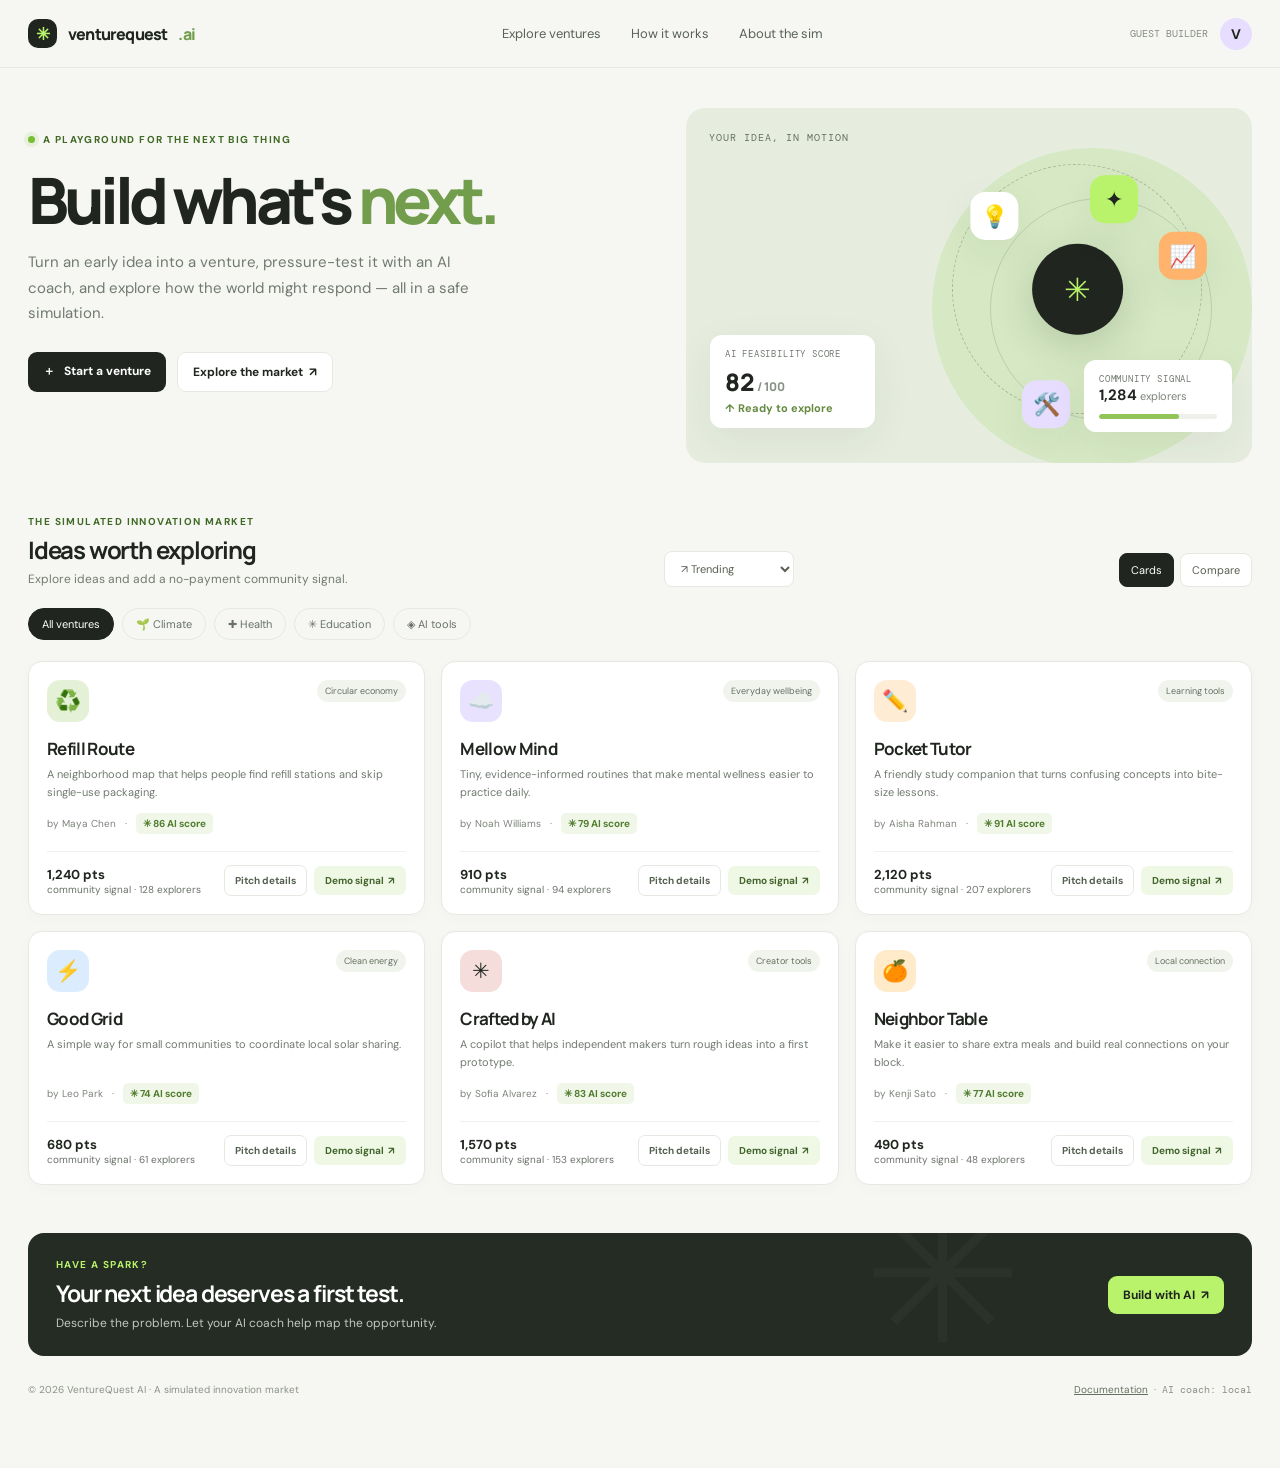
==== index.html @ c2b29180 "Restore async PayPal configuration loader" ====
<!doctype html>
<html lang="en">
<head>
  <meta charset="utf-8"><meta name="viewport" content="width=device-width,initial-scale=1">
  <meta name="theme-color" content="#f6f7f3"><meta name="description" content="Build a startup, test assumptions, and explore a simulated innovation market with VentureQuest AI.">
  <title>VentureQuest AI — Build what's next</title>
  <link rel="preconnect" href="https://fonts.googleapis.com"><link rel="preconnect" href="https://fonts.gstatic.com" crossorigin>
  <link href="https://fonts.googleapis.com/css2?family=DM+Mono:wght@400;500&family=DM+Sans:wght@400;500;600;700&family=Manrope:wght@400;500;600;700;800&display=swap" rel="stylesheet">
  <style>
    :root{--ink:#20261f;--muted:#717a70;--line:#e5e9e1;--paper:#f6f7f3;--white:#fff;--green:#b8f36b;--green-dark:#3f6924;--lilac:#e7ddff;--orange:#ffb36c;--blue:#dcecff;--shadow:0 12px 40px #1a2c1610}
    *{box-sizing:border-box}body{margin:0;background:var(--paper);color:var(--ink);font-family:'DM Sans',sans-serif;font-size:14px}button,input,textarea,select{font:inherit}button{cursor:pointer}.mono{font-family:'DM Mono',monospace}.serif{font-family:'Manrope',sans-serif;letter-spacing:-.06em}a{color:inherit}
    .topbar{height:68px;border-bottom:1px solid var(--line);display:flex;align-items:center;justify-content:space-between;padding:0 max(calc((100vw - 1280px)/2),28px);background:#f6f7f3eb;position:sticky;top:0;z-index:5;backdrop-filter:blur(12px)}.brand{display:flex;gap:11px;align-items:center;font-family:Manrope,sans-serif;font-weight:800;font-size:16px;letter-spacing:-.05em}.brand-icon{width:29px;height:29px;border-radius:10px;background:var(--ink);color:var(--green);display:grid;place-items:center;font-size:17px}.nav{display:flex;align-items:center;gap:30px;color:#596158;font-size:13px}.nav a{text-decoration:none}.nav a:hover{color:var(--ink)}.nav-right{display:flex;gap:12px;align-items:center}.avatar{width:32px;height:32px;border-radius:50%;background:var(--lilac);display:grid;place-items:center;font-weight:700}.btn{border:0;background:var(--ink);color:white;border-radius:9px;padding:11px 15px;font-size:12px;font-weight:700;transition:.15s}.btn:hover{transform:translateY(-1px);box-shadow:0 6px 16px #20261f22}.btn.light{background:white;color:var(--ink);border:1px solid var(--line)}.btn.lime{background:var(--green);color:var(--ink)}.btn.small{padding:9px 12px}.page{max-width:1280px;margin:auto;padding:40px 28px 72px}.hero{display:grid;grid-template-columns:1.05fr .95fr;gap:32px;align-items:stretch;margin-bottom:52px}.hero-copy{padding:25px 0}.eyebrow{font-size:10px;text-transform:uppercase;letter-spacing:.14em;font-weight:700;color:var(--green-dark);display:flex;align-items:center;gap:8px}.dot{height:7px;width:7px;background:#78bd34;border-radius:50%;box-shadow:0 0 0 4px #78bd3420}.hero h1{font:800 clamp(42px,5vw,66px)/1.02 Manrope,sans-serif;letter-spacing:-.075em;margin:21px 0 18px;max-width:600px}.hero h1 span{color:#729d4c}.hero-copy>p{max-width:450px;line-height:1.7;color:var(--muted);font-size:15px;margin:0 0 25px}.hero-actions{display:flex;gap:11px}.hero-visual{min-height:355px;border-radius:19px;background:#e6eddf;position:relative;overflow:hidden;padding:23px}.hero-visual:before{content:'';position:absolute;width:320px;height:320px;border-radius:50%;background:#d6e9c4;right:0;top:40px}.hero-visual:after{content:'';position:absolute;width:220px;height:220px;border-radius:50%;border:1px solid #bdcdb1;right:40px;top:90px}.visual-label{position:relative;z-index:2;font-size:10px;color:#64725d;text-transform:uppercase;letter-spacing:.1em}.orbit{position:absolute;z-index:2;width:250px;height:250px;border:1px dashed #aaba9d;border-radius:50%;top:56px;right:50px;display:grid;place-items:center;transform:rotate(-18deg)}.orbit-core{transform:rotate(18deg);height:91px;width:91px;border-radius:50%;background:var(--ink);color:var(--green);display:grid;place-items:center;font-size:32px;box-shadow:0 10px 40px #20321b30}.orbit-node{position:absolute;width:48px;height:48px;border-radius:15px;display:grid;place-items:center;font-size:22px;box-shadow:var(--shadow);transform:rotate(18deg)}.n1{background:#fff;top:5px;left:44px}.n2{background:var(--orange);right:-11px;top:101px}.n3{background:var(--lilac);bottom:0;left:35px}.n4{background:var(--green);top:26px;right:37px}.floating-card{position:absolute;z-index:3;background:#fff;border-radius:12px;box-shadow:var(--shadow);padding:13px 15px;font-size:11px}.float-a{left:24px;bottom:35px;width:165px}.float-b{right:20px;bottom:31px;width:148px}.float-title{color:var(--muted);font-size:9px;text-transform:uppercase;letter-spacing:.09em}.float-score{font:800 24px Manrope;margin:5px 0 3px}.float-a strong{color:#63893e}.float-b b{font-size:15px}.progress{height:5px;background:#edf0eb;border-radius:4px;margin-top:9px;overflow:hidden}.progress i{display:block;height:100%;background:#92c458;border-radius:4px}.section-heading{display:flex;justify-content:space-between;align-items:flex-end;margin-bottom:17px}.section-heading h2{font:700 24px Manrope;letter-spacing:-.05em;margin:5px 0 0}.section-heading p{font-size:12px;color:var(--muted);margin:5px 0 0}.sort{border:1px solid var(--line);background:white;border-radius:8px;padding:9px 12px;font-size:11px;color:#586052}.filters{display:flex;gap:8px;margin:21px 0}.chip{border:1px solid var(--line);background:transparent;border-radius:99px;padding:8px 13px;font-size:11px;color:#697168}.chip.active{background:var(--ink);color:white;border-color:var(--ink)}.market-grid{display:grid;grid-template-columns:repeat(3,1fr);gap:16px}.card{background:white;border:1px solid var(--line);border-radius:14px;padding:18px;min-height:254px;display:flex;flex-direction:column;box-shadow:0 4px 18px #1a2c1605;transition:.18s}.card:hover{transform:translateY(-3px);box-shadow:var(--shadow)}.card-top{display:flex;justify-content:space-between;align-items:flex-start}.project-icon{height:42px;width:42px;border-radius:13px;display:grid;place-items:center;font-size:21px}.tag{border-radius:99px;padding:5px 8px;background:#f1f4ed;font-size:9px;color:#66705f}.card h3{font:700 17px Manrope;letter-spacing:-.04em;margin:15px 0 6px}.card-desc{color:var(--muted);font-size:11px;line-height:1.6;margin:0;min-height:35px}.card-meta{display:flex;gap:9px;align-items:center;color:#7c847a;font-size:10px;margin:12px 0}.score-pill{background:#f0f7e9;color:#517d2f;padding:4px 7px;border-radius:5px;font-weight:700}.card-bottom{margin-top:auto;border-top:1px solid #f0f1ee;padding-top:13px;display:flex;justify-content:space-between;align-items:center}.raised{font-size:10px;color:#697168}.raised b{font-size:13px;color:var(--ink)}.fund-btn{padding:8px 11px;border:0;border-radius:7px;background:#eff7e5;color:#42652c;font-size:10px;font-weight:700}.fund-btn:hover{background:var(--green)}.founder-banner{margin-top:48px;border-radius:16px;background:#242c24;color:white;padding:25px 28px;display:flex;justify-content:space-between;align-items:center;gap:20px;position:relative;overflow:hidden}.founder-banner:after{content:'✳';position:absolute;right:230px;top:-50px;font-size:190px;line-height:1;color:#ffffff08}.founder-banner h2{font:700 23px Manrope;letter-spacing:-.05em;margin:6px 0}.founder-banner p{color:#c1c9bd;font-size:12px;margin:0}.founder-banner .eyebrow{color:var(--green)}footer{padding:27px 0 0;display:flex;justify-content:space-between;color:#8a9188;font-size:10px}footer a{color:#66705f}
    .modal-backdrop{position:fixed;z-index:20;inset:0;background:#141b17a6;display:none;align-items:center;justify-content:center;padding:20px}.modal-backdrop.open{display:flex}.modal{width:min(590px,100%);max-height:90vh;overflow:auto;background:#fff;border-radius:17px;padding:25px;box-shadow:0 24px 100px #0b140c50}.modal-head{display:flex;justify-content:space-between;gap:20px;align-items:flex-start}.modal h2{font:700 23px Manrope;letter-spacing:-.05em;margin:5px 0}.close{border:0;background:#f1f3ef;border-radius:50%;height:30px;width:30px;font-size:17px}.modal-intro{color:var(--muted);line-height:1.6;font-size:12px;margin:7px 0 17px}.form-grid{display:grid;grid-template-columns:1fr 1fr;gap:13px}.field{display:flex;flex-direction:column;gap:6px}.field.full{grid-column:1/-1}.field label{font-size:10px;font-weight:700;color:#51594f}.field input,.field textarea,.field select{border:1px solid var(--line);border-radius:8px;padding:10px 11px;outline:none;background:white}.field input:focus,.field textarea:focus{border-color:#9bc76c;box-shadow:0 0 0 3px #b8f36b35}.field textarea{min-height:70px;resize:vertical}.form-actions{display:flex;gap:9px;margin-top:17px}.result{margin-top:16px;padding:15px;border-radius:11px;background:#f5f8f1;display:none}.result.show{display:block}.result-score{font:800 30px Manrope;letter-spacing:-.06em}.result p{font-size:12px;line-height:1.6}.result-cols{display:grid;grid-template-columns:1fr 1fr;gap:12px}.result h4{font-size:10px;text-transform:uppercase;letter-spacing:.09em;margin:10px 0 4px}.result ul{margin:5px 0;padding-left:17px;color:#60685e;font-size:11px;line-height:1.7}.paypal-area{min-height:45px;margin-top:12px}.toast{position:fixed;z-index:40;bottom:22px;left:50%;transform:translate(-50%,20px);background:var(--ink);color:white;padding:12px 17px;border-radius:9px;font-size:12px;opacity:0;pointer-events:none;transition:.2s;box-shadow:var(--shadow)}.toast.show{opacity:1;transform:translate(-50%,0)}.status-note{font-size:10px;color:#7a8378;margin-top:9px;line-height:1.5}.demo-badge{font-size:9px;background:#fff4dc;color:#8d641f;padding:5px 8px;border-radius:99px}
    @media(max-width:850px){.hero{grid-template-columns:1fr}.hero-copy{padding:8px 0}.hero-visual{min-height:320px}.market-grid{grid-template-columns:repeat(2,1fr)}.nav{gap:15px}}@media(max-width:570px){.topbar{height:60px;padding:0 16px}.nav{display:none}.page{padding:27px 16px 50px}.hero{gap:20px;margin-bottom:38px}.hero h1{font-size:43px}.hero-visual{min-height:280px;padding:16px}.orbit{right:calc(50% - 125px);top:27px;transform:scale(.84) rotate(-18deg)}.float-a{left:12px;bottom:17px}.float-b{right:12px;bottom:17px}.market-grid{grid-template-columns:1fr}.card{min-height:230px}.section-heading{align-items:flex-start;gap:10px}.section-heading h2{font-size:21px}.sort{margin-top:8px}.founder-banner{padding:22px;align-items:flex-start;flex-direction:column}.founder-banner:after{right:20px}.founder-banner .btn{position:relative;z-index:1}.form-grid{grid-template-columns:1fr}.field.full{grid-column:auto}.modal{padding:20px}.result-cols{grid-template-columns:1fr}footer{gap:10px;flex-wrap:wrap}}
  </style>
  <style>
    .market-view-switch{display:flex;gap:6px;margin-left:8px}
    .market-view-switch button{border:1px solid var(--line);background:#fff;border-radius:8px;padding:9px 11px;font-size:11px;color:#586052}
    .market-view-switch button.active{background:var(--ink);border-color:var(--ink);color:#fff}
    .market-table{height:430px;background:#fff;border:1px solid var(--line);border-radius:12px;overflow:hidden;margin-top:16px}
    .market-table[hidden],.market-grid[hidden]{display:none!important}
    @media(max-width:570px){.section-heading{flex-wrap:wrap}.market-view-switch{margin-left:0}}
  </style>
  <style>.card-actions{display:flex;gap:7px;align-items:center}.pitch-btn{padding:8px 10px;border:1px solid var(--line);border-radius:7px;background:white;color:#53604f;font-size:10px;font-weight:700}.pitch-btn:hover{background:#f4f7f0;border-color:#ccd7c4}.pitch-grid{display:grid;grid-template-columns:1fr 1fr;gap:12px;margin-top:16px}.pitch-panel{background:#f7f8f5;border:1px solid #edf0e9;border-radius:10px;padding:13px}.pitch-panel h4{font-size:9px;text-transform:uppercase;letter-spacing:.1em;color:#687264;margin:0 0 7px}.pitch-panel p{font-size:12px;line-height:1.65;color:#424a40;margin:0}.pitch-panel ul{margin:0;padding-left:16px;color:#596254;font-size:11px;line-height:1.7}.pitch-verdict{background:#f1f7e9;border-radius:9px;padding:12px;color:#45543c;font-size:12px;line-height:1.6;margin-top:13px}@media(max-width:570px){.pitch-grid{grid-template-columns:1fr}}</style>
  <style>.simulation-launch{display:flex;justify-content:space-between;align-items:center;gap:12px;margin-top:18px;padding:14px;border:1px solid var(--line);border-radius:11px;background:#fbfcf9}.simulation-launch strong{display:block;font:700 13px Manrope;margin-top:4px}.simulation-launch p{font-size:10px;line-height:1.5;color:var(--muted);margin:4px 0 0}.sim-btn{flex:none;border:0;border-radius:8px;padding:10px 12px;background:var(--ink);color:white;font-size:10px;font-weight:700}.simulation-results{display:grid;grid-template-columns:repeat(3,1fr);gap:9px;margin-top:10px}.scenario-card{background:#f7f8f5;border:1px solid #edf0e9;border-radius:10px;padding:12px}.scenario-card h4{font:700 12px Manrope;margin:0 0 4px}.scenario-card p{font-size:10px;line-height:1.45;color:#687264;margin:0 0 9px}.scenario-score{display:flex;justify-content:space-between;font-size:9px;color:#5e6859;margin-top:7px}.scenario-score b{color:var(--ink);font-size:11px}.scenario-bar{height:4px;border-radius:5px;background:#e6eae1;overflow:hidden;margin-top:4px}.scenario-bar i{display:block;height:100%;background:#94bd67}.simulation-disclaimer{font-size:9px;color:#838b80;margin:9px 2px 0;line-height:1.5}@media(max-width:570px){.simulation-launch{align-items:flex-start;flex-direction:column}.simulation-results{grid-template-columns:1fr}}</style>
  <style>.experiment-log{margin-top:17px;padding:14px;border:1px solid var(--line);border-radius:11px;background:#fff}.experiment-log h3{font:700 13px Manrope;margin:0 0 7px}.experiment-item{display:flex;justify-content:space-between;gap:12px;padding:9px 0;border-top:1px solid #eef0ec;font-size:11px;line-height:1.5}.experiment-item strong{display:block}.experiment-item span{color:#778073;font-size:9px}.experiment-btn{width:100%;margin-top:10px;border:1px solid #dce6d2;background:#f4f8ef;color:#4f6d39;border-radius:7px;padding:8px;font-size:9px;font-weight:700}.experiment-btn:hover{background:#eaf4dd}.experiment-btn:disabled{opacity:.7;cursor:default}</style>
</head>
<body>
  <header class="topbar"><a class="brand" href="#top" style="text-decoration:none"><span class="brand-icon">✳</span>venturequest<span style="color:#729d4c">.ai</span></a><nav class="nav"><a href="#market">Explore ventures</a><a href="#how">How it works</a><a href="#safety">About the sim</a></nav><div class="nav-right"><span class="mono" style="font-size:10px;color:#858c82">GUEST BUILDER</span><div class="avatar">V</div></div></header>
  <main class="page" id="top">
    <section class="hero"><div class="hero-copy"><div class="eyebrow"><i class="dot"></i> A playground for the next big thing</div><h1>Build what's <span>next.</span></h1><p>Turn an early idea into a venture, pressure-test it with an AI coach, and explore how the world might respond — all in a safe simulation.</p><div class="hero-actions"><button class="btn" id="open-builder">＋ &nbsp; Start a venture</button><a href="#market"><button class="btn light">Explore the market&nbsp; ↗</button></a></div></div><div class="hero-visual"><div class="visual-label mono">Your idea, in motion</div><div class="orbit"><div class="orbit-core">✳</div><div class="orbit-node n1">💡</div><div class="orbit-node n2">📈</div><div class="orbit-node n3">🛠️</div><div class="orbit-node n4">✦</div></div><div class="floating-card float-a"><div class="float-title mono">AI feasibility score</div><div class="float-score">82<span style="font-size:12px;color:#899287"> / 100</span></div><strong>↑ Ready to explore</strong></div><div class="floating-card float-b"><div class="float-title mono">Community signal</div><b>1,284</b><span style="color:#7b8378"> explorers</span><div class="progress"><i style="width:68%"></i></div></div></div></section>
    <section id="market"><div class="section-heading"><div><div class="eyebrow">The simulated innovation market</div><h2>Ideas worth exploring</h2><p>Explore ideas and add a no-payment community signal.</p></div><select class="sort" id="sort"><option value="trending">↗ Trending</option><option value="score">Highest AI score</option><option value="new">Recently added</option></select></div><div class="filters"><button class="chip active" data-filter="All">All ventures</button><button class="chip" data-filter="Climate">🌱 Climate</button><button class="chip" data-filter="Health">✚ Health</button><button class="chip" data-filter="Education">✳ Education</button><button class="chip" data-filter="AI Tools">◈ AI tools</button></div><div class="market-grid" id="market-grid"></div></section>
    <section class="founder-banner" id="how"><div><div class="eyebrow">Have a spark?</div><h2>Your next idea deserves a first test.</h2><p>Describe the problem. Let your AI coach help map the opportunity.</p></div><button class="btn lime" id="open-builder2">Build with AI&nbsp; ↗</button></section>
    <footer id="safety"><span>© 2026 VentureQuest AI · A simulated innovation market</span><span><a href="README.md">Documentation</a> &nbsp;·&nbsp; <span class="mono" id="ai-mode">AI coach: connecting…</span></span></footer>
  </main>
  <div class="modal-backdrop" id="builder-modal"><div class="modal"><div class="modal-head"><div><div class="eyebrow">AI CO-FOUNDER · IDEA LAB</div><h2>Shape your venture</h2></div><button class="close" data-close="builder-modal">×</button></div><p class="modal-intro">Give your idea a starting shape. Your coach will help surface strengths, risks, and a useful next experiment.</p><form id="venture-form"><div class="form-grid"><div class="field full"><label for="name">Venture name</label><input id="name" name="name" placeholder="e.g. Refill Route" required></div><div class="field full"><label for="problem">What problem are you solving?</label><textarea id="problem" name="problem" placeholder="Describe the challenge people face…" required></textarea></div><div class="field"><label for="audience">Who has this problem?</label><input id="audience" name="audience" placeholder="e.g. apartment residents"></div><div class="field"><label for="category">Category</label><select id="category" name="category"><option>Climate</option><option>Health</option><option>Education</option><option>AI Tools</option><option>Community</option></select></div><div class="field full"><label for="solution">Your solution idea</label><textarea id="solution" name="solution" placeholder="How might your product help?" required></textarea></div><div class="field full"><label for="model">How could it sustain itself?</label><input id="model" name="model" placeholder="e.g. monthly subscription, pay per use"></div></div><div class="form-actions"><button class="btn" type="submit" id="evaluate-btn">✳ &nbsp; Coach my idea</button><button class="btn light" type="button" data-close="builder-modal">Keep exploring</button></div></form><div class="result" id="evaluation-result"></div></div></div>
  <div class="modal-backdrop" id="pitch-modal"><div class="modal"><div class="modal-head"><div><div class="eyebrow">SIMULATED VENTURE PITCH</div><h2 id="pitch-title">Venture pitch</h2><div class="card-meta" id="pitch-meta"></div></div><button class="close" data-close="pitch-modal">×</button></div><div id="pitch-content"></div><div class="simulation-launch"><div><div class="eyebrow">GAME SCENARIO · 90 DAYS</div><strong>What might happen in this market?</strong><p>Compare three fictional conditions. Scores are simulated signals, not forecasts.</p></div><button class="sim-btn" id="run-simulation">Run simulation</button></div><div class="simulation-results" id="simulation-results"></div><div class="simulation-disclaimer" id="simulation-disclaimer"></div><div class="form-actions"><button class="btn lime" id="pitch-support">Add a demo signal ↗</button></div><p class="status-note">AI analysis is a simulation prompt, not investment advice or a forecast.</p></div></div>
  <div class="modal-backdrop" id="fund-modal"><div class="modal"><div class="modal-head"><div><div class="eyebrow">COMMUNITY SIGNAL · NO PAYMENT</div><h2 id="fund-title">Explore this venture</h2></div><button class="close" data-close="fund-modal">×</button></div><p class="modal-intro">Add a simulated signal to show interest in this experiment. No money moves, and this does not grant equity or promise returns.</p><div class="field"><label for="fund-amount" id="fund-amount-label">Simulated signal (points)</label><select id="fund-amount"><option value="1">1 point</option><option value="3">3 points</option><option value="5">5 points</option><option value="10">10 points</option></select></div><div class="paypal-area" id="paypal-buttons"></div><div class="status-note" id="paypal-note">No-payment demo mode. Choose signal points to record simulated interest.</div></div></div>
  <div class="toast" id="toast"></div>
  <script>
    const starterProjects=[
      {id:'p1',name:'Refill Route',category:'Climate',icon:'♻️',color:'#e4f1d7',tag:'Circular economy',description:'A neighborhood map that helps people find refill stations and skip single-use packaging.',score:86,raised:1240,goal:2500,backers:128,days:12,founder:'Maya Chen'},
      {id:'p2',name:'Mellow Mind',category:'Health',icon:'☁️',color:'#e9e2ff',tag:'Everyday wellbeing',description:'Tiny, evidence-informed routines that make mental wellness easier to practice daily.',score:79,raised:910,goal:1800,backers:94,days:8,founder:'Noah Williams'},
      {id:'p3',name:'Pocket Tutor',category:'Education',icon:'✏️',color:'#ffecd5',tag:'Learning tools',description:'A friendly study companion that turns confusing concepts into bite-size lessons.',score:91,raised:2120,goal:3000,backers:207,days:19,founder:'Aisha Rahman'},
      {id:'p4',name:'Good Grid',category:'Climate',icon:'⚡',color:'#dcecff',tag:'Clean energy',description:'A simple way for small communities to coordinate local solar sharing.',score:74,raised:680,goal:1500,backers:61,days:6,founder:'Leo Park'},
      {id:'p5',name:'Crafted by AI',category:'AI Tools',icon:'✳',color:'#f4dddb',tag:'Creator tools',description:'A copilot that helps independent makers turn rough ideas into a first prototype.',score:83,raised:1570,goal:2400,backers:153,days:15,founder:'Sofia Alvarez'},
      {id:'p6',name:'Neighbor Table',category:'Community',icon:'🍊',color:'#ffebc9',tag:'Local connection',description:'Make it easier to share extra meals and build real connections on your block.',score:77,raised:490,goal:1200,backers:48,days:4,founder:'Kenji Sato'}
    ];
    const storageKey='venturequest-projects-v1'; let paypalV6Instance=null,marketView='cards',marketGridApi=null,agGridLoading=null; let projects=JSON.parse(localStorage.getItem(storageKey)||'null')||starterProjects; let activeFilter='All', selectedProject=null, config={};
    const save=()=>localStorage.setItem(storageKey,JSON.stringify(projects)); const esc=s=>String(s).replace(/[&<>"']/g,c=>({'&':'&amp;','<':'&lt;','>':'&gt;','"':'&quot;',"'":'&#39;'}[c]));
    function render(){let list=projects.filter(p=>activeFilter==='All'||p.category===activeFilter); const sort=document.querySelector('#sort').value;if(sort==='score')list.sort((a,b)=>b.score-a.score);if(sort==='new')list.reverse();document.querySelector('#market-grid').innerHTML=list.map(p=>`<article class="card"><div class="card-top"><div class="project-icon" style="background:${p.color||'#e9efdf'}">${esc(p.icon||'✳')}</div><span class="tag">${esc(p.tag||p.category)}</span></div><h3>${esc(p.name)}</h3><p class="card-desc">${esc(p.description)}</p><div class="card-meta"><span>by ${esc(p.founder||'Community builder')}</span><span>·</span><span class="score-pill">✳ ${Number(p.score)||0} AI score</span></div><div class="card-bottom"><div class="raised"><b>${Number(p.raised).toLocaleString()} pts</b><br><span>community signal · ${p.backers||0} explorers</span></div><div class="card-actions"><button class="pitch-btn" data-pitch="${esc(p.id)}">Pitch details</button><button class="fund-btn" data-fund="${esc(p.id)}">Demo signal&nbsp; ↗</button></div></div></article>`).join('')||'<p>No ventures in this category yet.</p>';document.querySelectorAll('[data-fund]').forEach(b=>b.onclick=()=>openFund(b.dataset.fund));document.querySelectorAll('[data-pitch]').forEach(b=>b.onclick=()=>openPitch(b.dataset.pitch));}
    function openPitch(id){const p=projects.find(item=>item.id===id);if(!p)return;selectedProject=p;document.querySelector('#pitch-title').textContent=p.name;document.querySelector('#pitch-meta').innerHTML='<span>'+esc(p.category||'Community')+'</span><span>·</span><span class="score-pill">✳ '+(Number(p.score)||0)+' simulated AI score</span><span>·</span><span>by '+esc(p.founder||'Community builder')+'</span>';const review=p.aiReview||{verdict:'This is an early market concept. Validate demand with real users before building.',strengths:['The idea gives the community a clear starting point.'],risks:['Customer need and willingness to adopt still need validation.','Market response in this simulator is illustrative.'],nextSteps:['Interview five people in the target audience.','Test one small prototype before expanding.']};const list=(items)=>'<ul>'+items.map(x=>'<li>'+esc(x)+'</li>').join('')+'</ul>';document.querySelector('#pitch-content').innerHTML='<div class="pitch-verdict">'+esc(review.verdict||'Early concept for exploration.')+'</div><div class="pitch-grid"><section class="pitch-panel"><h4>AI venture draft</h4><p><b>Value proposition:</b> '+esc(p.valueProposition||'Draft a clear benefit for a specific user.')+'</p><p><b>One-line pitch:</b> '+esc(p.pitch||'Shape a short pitch around the user, problem, and solution.')+'</p></section><section class="pitch-panel"><h4>First experiment to try</h4><p>'+esc(p.firstExperiment||'Interview five target users and test the riskiest assumption.')+'</p></section><section class="pitch-panel"><h4>The problem</h4><p>'+esc(p.problem||p.description||'Problem statement is still being developed.')+'</p></section><section class="pitch-panel"><h4>Who has it?</h4><p>'+esc(p.audience||'Target audience is still being explored.')+'</p></section><section class="pitch-panel"><h4>Proposed solution</h4><p>'+esc(p.solution||p.description||'Solution is still being developed.')+'</p></section><section class="pitch-panel"><h4>Sustainability model</h4><p>'+esc(p.businessModel||p.model||'Business model is still being explored.')+'</p></section><section class="pitch-panel"><h4>Strengths</h4>'+list(review.strengths||[])+'</section><section class="pitch-panel"><h4>Risks to test</h4>'+list(review.risks||[])+'</section><section class="pitch-panel"><h4>Suggested next steps</h4>'+list(review.nextSteps||[])+'</section></div>';document.querySelector('#simulation-results').innerHTML='';document.querySelector('#simulation-disclaimer').textContent='';document.querySelector('#run-simulation').onclick=()=>runMarketSimulation(p);open('pitch-modal');document.querySelector('#pitch-support').onclick=()=>{close('pitch-modal');openFund(id)}}
    function runMarketSimulation(p){const score=Math.max(0,Math.min(100,Number(p.score)||50));const community=Math.min(18,Math.round(Number(p.backers||0)*0.08));const base=Math.max(10,Math.min(92,Math.round(16+score*0.55+community)));const scenarios=[{title:'Tailwind',shift:12,event:'A community partner helps more people discover the idea.',move:'Prepare onboarding and support for a larger first wave.'},{title:'Steady market',shift:0,event:'Discovery grows gradually with no major market shock.',move:'Run a small user test and improve the first-use experience.'},{title:'Competitor pressure',shift:-17,event:'A better-known alternative competes for attention.',move:'Test what makes this solution meaningfully different.'}];const clamp=n=>Math.max(5,Math.min(95,n));document.querySelector('#simulation-results').innerHTML=scenarios.map(s=>{const interest=clamp(base+s.shift);const repeat=clamp(Math.round(interest*0.64+(p.audience?8:0)+(p.businessModel||p.model?7:0)+(s.shift<0?-8:0)));return '<article class="scenario-card"><h4>'+s.title+'</h4><p>'+s.event+'</p><div class="scenario-score"><span>Interest index</span><b>'+interest+'/100</b></div><div class="scenario-bar"><i style="width:'+interest+'%"></i></div><div class="scenario-score"><span>Repeat-use signal</span><b>'+repeat+'/100</b></div><div class="scenario-bar"><i style="width:'+repeat+'%"></i></div><p style="margin:9px 0 0"><b>Try:</b> '+s.move+'</p></article>'}).join('');document.querySelector('#simulation-disclaimer').textContent='Illustrative game math using the project score and profile completeness only. No user, sales, economic, or live market data is used.'}
    function toast(msg){const t=document.querySelector('#toast');t.textContent=msg;t.classList.add('show');setTimeout(()=>t.classList.remove('show'),3000)}
    function open(id){document.getElementById(id).classList.add('open')}function close(id){document.getElementById(id).classList.remove('open')}
    document.querySelectorAll('[data-close]').forEach(b=>b.onclick=()=>close(b.dataset.close));document.querySelectorAll('.modal-backdrop').forEach(b=>b.addEventListener('click',e=>{if(e.target===b)b.classList.remove('open')}));
    document.querySelector('#open-builder').onclick=()=>open('builder-modal');document.querySelector('#open-builder2').onclick=()=>open('builder-modal');document.querySelector('#sort').onchange=render;document.querySelectorAll('.chip').forEach(b=>b.onclick=()=>{document.querySelectorAll('.chip').forEach(c=>c.classList.remove('active'));b.classList.add('active');activeFilter=b.dataset.filter;render()});
    function configureFundMode(){const label=document.querySelector('#fund-amount-label'),select=document.querySelector('#fund-amount');if(config.paypalClientId){label.textContent='Sandbox amount (USD)';select.innerHTML='<option value="1">$1.00</option><option value="3">$3.00</option><option value="5">$5.00</option><option value="10">$10.00</option>'}else{label.textContent='Simulated signal (points)';select.innerHTML='<option value="1">1 point</option><option value="3">3 points</option><option value="5">5 points</option><option value="10">10 points</option>'}}
    async function loadPayPal(){try{config=await fetch('/api/config').then(r=>r.json());configureFundMode();document.querySelector('#ai-mode').textContent='AI coach: '+config.aiMode;if(config.paypalClientId){const s=document.createElement('script');s.src='https://www.sandbox.paypal.com/web-sdk/v6/core';s.onload=()=>{document.querySelector('#paypal-note').textContent='PayPal Sandbox is ready. Sign in with a Sandbox buyer account to complete checkout.';initializePayPalV6()};s.onerror=()=>document.querySelector('#paypal-note').textContent='Could not load PayPal. Check your connection, then restart the app.';document.head.appendChild(s)}else document.querySelector('#paypal-note').innerHTML='No-payment demo mode: <button class="fund-btn" id="demo-signal">Record simulated signal</button>. No money is charged.'}catch{document.querySelector('#ai-mode').textContent='AI coach: local';document.querySelector('#paypal-note').innerHTML='Server is offline. Run <code>node server.js</code>, or use local idea coaching.'}}
    let paypalV6Session=null;
    async function initializePayPalV6(){try{paypalV6Instance=await window.paypal.createInstance({clientId:config.paypalClientId,components:['paypal-payments'],pageType:'checkout'});const eligible=await paypalV6Instance.findEligibleMethods({currencyCode:'USD'});if(!eligible.isEligible('paypal'))document.querySelector('#paypal-note').textContent='PayPal is not eligible in this browser or Sandbox account.'}catch(error){document.querySelector('#paypal-note').textContent=error.message||'Could not initialize PayPal Sandbox checkout.'}}
    async function openFund(id){selectedProject=projects.find(p=>p.id===id);if(!selectedProject)return;document.querySelector('#fund-title').textContent='Explore '+selectedProject.name;const area=document.querySelector('#paypal-buttons');area.innerHTML='';open('fund-modal');document.querySelector('#demo-signal')?.addEventListener('click',()=>{applySignal(selectedProject.id,Number(document.querySelector('#fund-amount').value));close('fund-modal')},{once:true});if(!config.paypalClientId)return;try{if(!paypalV6Instance)throw new Error('PayPal Sandbox is still loading. Close and reopen this panel in a moment.');const eligible=await paypalV6Instance.findEligibleMethods({currencyCode:'USD'});if(!eligible.isEligible('paypal'))throw new Error('PayPal is not available for this Sandbox account.');const button=document.createElement('paypal-button');button.setAttribute('hidden','');area.append(button);paypalV6Session=paypalV6Instance.createPayPalOneTimePaymentSession({onApprove:async data=>{try{const response=await fetch('/api/paypal/capture',{method:'POST',headers:{'content-type':'application/json'},body:JSON.stringify({orderId:data.orderId})});const result=await response.json();if(!response.ok)throw new Error(result.error||'PayPal capture failed.');if(result.status==='COMPLETED'){close('fund-modal');toast('Sandbox checkout complete; syncing the market signal.')}}catch(error){document.querySelector('#paypal-note').textContent=error.message||'Payment capture failed.'}},onCancel:()=>{document.querySelector('#paypal-note').textContent='Checkout cancelled. You can try again.'},onError:error=>{document.querySelector('#paypal-note').textContent=error.message||'Checkout could not be completed.'}});button.removeAttribute('hidden');button.addEventListener('click',async()=>{try{const createOrder=async()=>{const response=await fetch('/api/paypal/order',{method:'POST',headers:{'content-type':'application/json'},body:JSON.stringify({projectId:selectedProject.id,amount:document.querySelector('#fund-amount').value})});const data=await response.json();if(!response.ok)throw new Error(data.error||'Could not create Sandbox order.');return {orderId:data.id}};await paypalV6Session.start({presentationMode:'auto'},createOrder())}catch(error){document.querySelector('#paypal-note').textContent=error.message||'Checkout could not be completed.'}})}catch(error){area.innerHTML='';document.querySelector('#paypal-note').textContent=error.message||'PayPal Sandbox checkout is unavailable.'}}
    function applySignal(id,amount){projects=projects.map(p=>p.id===id?{...p,raised:Number(p.raised)+amount,backers:Number(p.backers||0)+1}:p);save();render();toast('Demo community signal recorded. No money was charged.')}
    document.querySelector('#venture-form').onsubmit=async e=>{e.preventDefault();const btn=document.querySelector('#evaluate-btn');btn.disabled=true;btn.textContent='Thinking…';const fd=new FormData(e.target),p=Object.fromEntries(fd.entries());try{const r=await fetch('/api/evaluate',{method:'POST',headers:{'content-type':'application/json'},body:JSON.stringify(p)});const a=await r.json();const box=document.querySelector('#evaluation-result');box.innerHTML=`<div style="display:flex;justify-content:space-between;align-items:center"><div><div class="float-title mono">${esc(a.source||'AI coach')} · FEASIBILITY</div><div class="result-score">${Number(a.score)}<span style="font:500 12px 'DM Sans';color:#899287"> / 100</span></div></div><span class="demo-badge">SIMULATED SCORE</span></div><p>${esc(a.verdict)}</p><section style="margin:14px 0;padding:13px;border:1px solid #e5e9e1;border-radius:10px;background:#fff"><h4 style="margin:0 0 8px">AI venture draft</h4><p><b>Value proposition:</b> ${esc(a.valueProposition||"")}<br><b>Target user:</b> ${esc(a.targetUser||"")}<br><b>Business model hypothesis:</b> ${esc(a.businessModelDraft||"")}<br><b>One-line pitch:</b> ${esc(a.pitch||"")}<br><b>First experiment:</b> ${esc(a.firstExperiment||"")}</p></section><div class="result-cols"><div><h4>Strengths</h4><ul>${(a.strengths||[]).map(x=>`<li>${esc(x)}</li>`).join('')}</ul><h4>Next steps</h4><ul>${(a.nextSteps||[]).map(x=>`<li>${esc(x)}</li>`).join('')}</ul></div><div><h4>Risks to test</h4><ul>${(a.risks||[]).map(x=>`<li>${esc(x)}</li>`).join('')}</ul></div></div><button class="btn small lime" id="publish-idea">Add to simulated market</button>`;box.classList.add('show');document.querySelector('#publish-idea').onclick=()=>{const item={id:'user-'+Date.now(),name:p.name,category:p.category,icon:'✳',color:'#e7ddff',tag:'New experiment',description:p.solution,problem:p.problem,audience:p.audience,solution:p.solution,businessModel:a.businessModelDraft||p.model,valueProposition:a.valueProposition,targetUser:a.targetUser,pitch:a.pitch,firstExperiment:a.firstExperiment,aiReview:{verdict:a.verdict,strengths:a.strengths,risks:a.risks,nextSteps:a.nextSteps},score:Number(a.score),raised:0,goal:1000,backers:0,days:30,founder:'You'};projects.unshift(item);save();render();close('builder-modal');e.target.reset();box.classList.remove('show');toast('Your venture is now in the simulated market.');document.querySelector('#market').scrollIntoView({behavior:'smooth'})}}catch(err){toast(err.message||'Could not evaluate this idea.')}finally{btn.disabled=false;btn.textContent='✳  Coach my idea'}};
    const coachForm=document.querySelector('#venture-form'),coachButton=document.querySelector('#evaluate-btn'),coachResult=document.querySelector('#evaluation-result');
    const coachStatus=document.createElement('p');coachStatus.className='status-note';coachStatus.setAttribute('aria-live','polite');coachStatus.textContent='Fill in the venture name, problem, and solution. The first local AI review may take a few seconds.';coachForm.after(coachStatus);
    coachForm.addEventListener('invalid',()=>{coachStatus.textContent='Please fill in the venture name, problem, and solution before requesting a review.';},true);
    coachForm.addEventListener('submit',()=>{coachStatus.dataset.pending='true';coachStatus.textContent='Ollama is reviewing your idea on this computer. The first response can take a little longer; keep this window open.';});
    new MutationObserver(()=>{if(coachStatus.dataset.pending==='true'&&!coachButton.disabled){coachStatus.dataset.pending='false';coachStatus.textContent=coachResult.classList.contains('show')?'Review complete. See your score and suggestions below.':'No review came back. Check that VentureQuest is running, then try again.';}}).observe(coachButton,{attributes:true,childList:true,characterData:true});
    const renderCardMarket=render;
    function renderMarketGrid(list){const table=document.querySelector('#market-table');if(!window.agGrid){table.innerHTML='<div class="status-note" style="padding:18px">Loading AG Grid Community…</div>';return}const rows=list.map(p=>({id:p.id,name:p.name,category:p.category||'Community',founder:p.founder||'Community builder',score:Number(p.score)||0,raised:Number(p.raised)||0,backers:Number(p.backers)||0,days:Number(p.days)||0}));const columnDefs=[{field:'name',headerName:'Venture',minWidth:170},{field:'category',headerName:'Category',minWidth:120},{field:'founder',headerName:'Builder',minWidth:140},{field:'score',headerName:'AI score',filter:'agNumberColumnFilter',minWidth:105},{field:'raised',headerName:'Community signal',filter:'agNumberColumnFilter',valueFormatter:p=>Number(p.value||0).toLocaleString()+' pts',minWidth:145},{field:'backers',headerName:'Explorers',filter:'agNumberColumnFilter',minWidth:110},{field:'days',headerName:'Days left',filter:'agNumberColumnFilter',minWidth:100},{headerName:'Explore',sortable:false,filter:false,minWidth:150,cellRenderer:p=>{const wrap=document.createElement('div');wrap.style.display='flex';wrap.style.gap='6px';const pitch=document.createElement('button');pitch.className='pitch-btn';pitch.textContent='Pitch';pitch.onclick=()=>openPitch(p.data.id);const support=document.createElement('button');support.className='fund-btn';support.textContent='Support';support.onclick=()=>openFund(p.data.id);wrap.append(pitch,support);return wrap}}];if(!marketGridApi)marketGridApi=window.agGrid.createGrid(table,{rowData:rows,columnDefs,defaultColDef:{sortable:true,filter:true,resizable:true,flex:1},animateRows:true});else marketGridApi.setGridOption('rowData',rows)}
    async function ensureAGGrid(){if(window.agGrid)return true;if(agGridLoading)return agGridLoading;agGridLoading=new Promise(resolve=>{const script=document.createElement('script');script.src='https://cdn.jsdelivr.net/npm/ag-grid-community@36.2.0/dist/ag-grid-community.min.js';script.onload=()=>{const loaded=Boolean(window.agGrid);if(!loaded)agGridLoading=null;resolve(loaded)};script.onerror=()=>{agGridLoading=null;resolve(false)};document.head.append(script)});return agGridLoading}
    render=function(){const cards=document.querySelector('#market-grid'),table=document.querySelector('#market-table');if(marketView==='cards'){table.hidden=true;cards.hidden=false;renderCardMarket();return}cards.hidden=true;table.hidden=false;const list=projects.filter(p=>activeFilter==='All'||p.category===activeFilter);const sort=document.querySelector('#sort').value;if(sort==='score')list.sort((a,b)=>b.score-a.score);if(sort==='new')list.reverse();renderMarketGrid(list)};
    document.querySelector('#sort').onchange=()=>render();
    function setupMarketViews(){const sort=document.querySelector('#sort'),switcher=document.createElement('div');switcher.className='market-view-switch';switcher.innerHTML='<button type="button" class="active" id="cards-view" aria-pressed="true">Cards</button><button type="button" id="table-view" aria-pressed="false">Compare</button>';sort.after(switcher);const table=document.createElement('div');table.className='market-table';table.id='market-table';table.hidden=true;table.setAttribute('aria-label','Comparable venture market table');document.querySelector('#market-grid').after(table);document.querySelector('#cards-view').onclick=()=>{marketView='cards';document.querySelector('#cards-view').classList.add('active');document.querySelector('#table-view').classList.remove('active');document.querySelector('#cards-view').setAttribute('aria-pressed','true');document.querySelector('#table-view').setAttribute('aria-pressed','false');render()};document.querySelector('#table-view').onclick=async()=>{marketView='table';document.querySelector('#cards-view').classList.remove('active');document.querySelector('#table-view').classList.add('active');document.querySelector('#cards-view').setAttribute('aria-pressed','false');document.querySelector('#table-view').setAttribute('aria-pressed','true');if(!await ensureAGGrid()){marketView='cards';document.querySelector('#cards-view').click();toast('AG Grid could not load. Check your connection; showing venture cards.');return}render()}}
    setupMarketViews();render();loadPayPal();
  </script>
  <script>
    (()=>{
      function ensureLog(){let box=document.querySelector('#experiment-log');if(!box){box=document.createElement('section');box.id='experiment-log';box.className='experiment-log';document.querySelector('#simulation-results').after(box)}return box}
      function renderLog(project){const box=ensureLog(),items=project.experiments||[];box.innerHTML='<h3>My experiment plans</h3>'+(items.length?items.slice(0,5).map(item=>'<div class="experiment-item"><div><strong>'+esc(item.scenario)+' · '+esc(item.move)+'</strong><span>Interest '+Number(item.interest||0)+'/100 · Repeat-use '+Number(item.repeat||0)+'/100</span></div><span>'+new Date(item.createdAt).toLocaleDateString()+'</span></div>').join(''):'<span style="font-size:10px;color:#778073">Choose “Save this experiment plan” on a scenario to keep a next step here.</span>')}
      document.addEventListener('click',event=>{
        if(event.target.closest('[data-pitch]'))setTimeout(()=>{if(typeof selectedProject!=='undefined'&&selectedProject)renderLog(selectedProject)},0);
        if(event.target.closest('#run-simulation'))setTimeout(()=>{
          if(typeof selectedProject==='undefined'||!selectedProject)return;
          const project=projects.find(item=>item.id===selectedProject.id);if(!project)return;
          renderLog(project);
          document.querySelectorAll('.scenario-card').forEach(card=>{
            const title=card.querySelector('h4')?.textContent||'Market scenario';
            const move=(card.querySelector('p:last-of-type')?.textContent||'').replace(/^Try:\s*/,'');
            const scores=card.querySelectorAll('.scenario-score b');
            const interest=Number((scores[0]?.textContent||'0').split('/')[0]);
            const repeat=Number((scores[1]?.textContent||'0').split('/')[0]);
            const button=document.createElement('button');button.className='experiment-btn';button.textContent='Save this experiment plan';
            const already=(project.experiments||[]).some(item=>item.scenario===title);
            if(already){button.disabled=true;button.textContent='Plan saved ✓'}
            button.onclick=()=>{project.experiments=project.experiments||[];if(!project.experiments.some(item=>item.scenario===title))project.experiments.unshift({scenario:title,move,interest,repeat,createdAt:new Date().toISOString()});save();renderLog(project);button.disabled=true;button.textContent='Plan saved ✓';toast('Experiment plan saved in this browser.')};
            card.append(button);
          });
        },0);
      });
    })();
  </script>
  <script src="payments.js"></script>
</body>
</html>
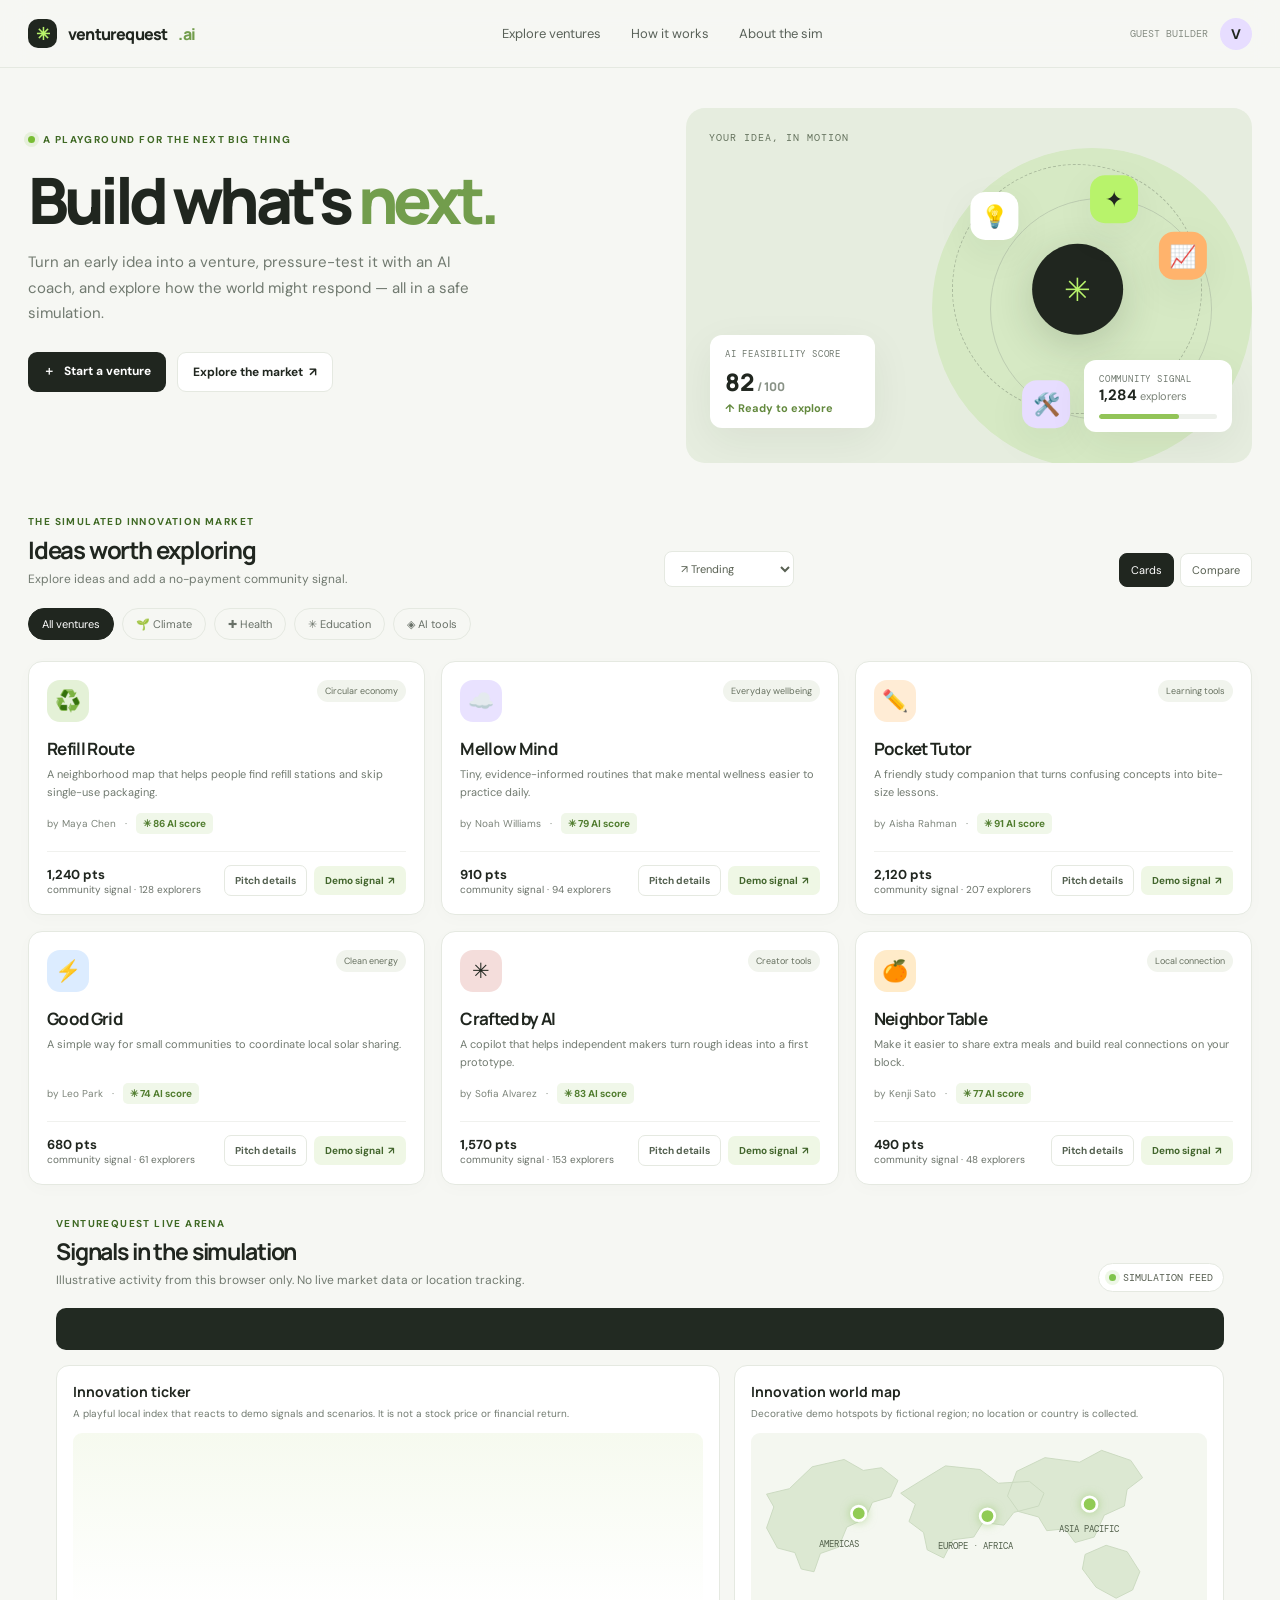
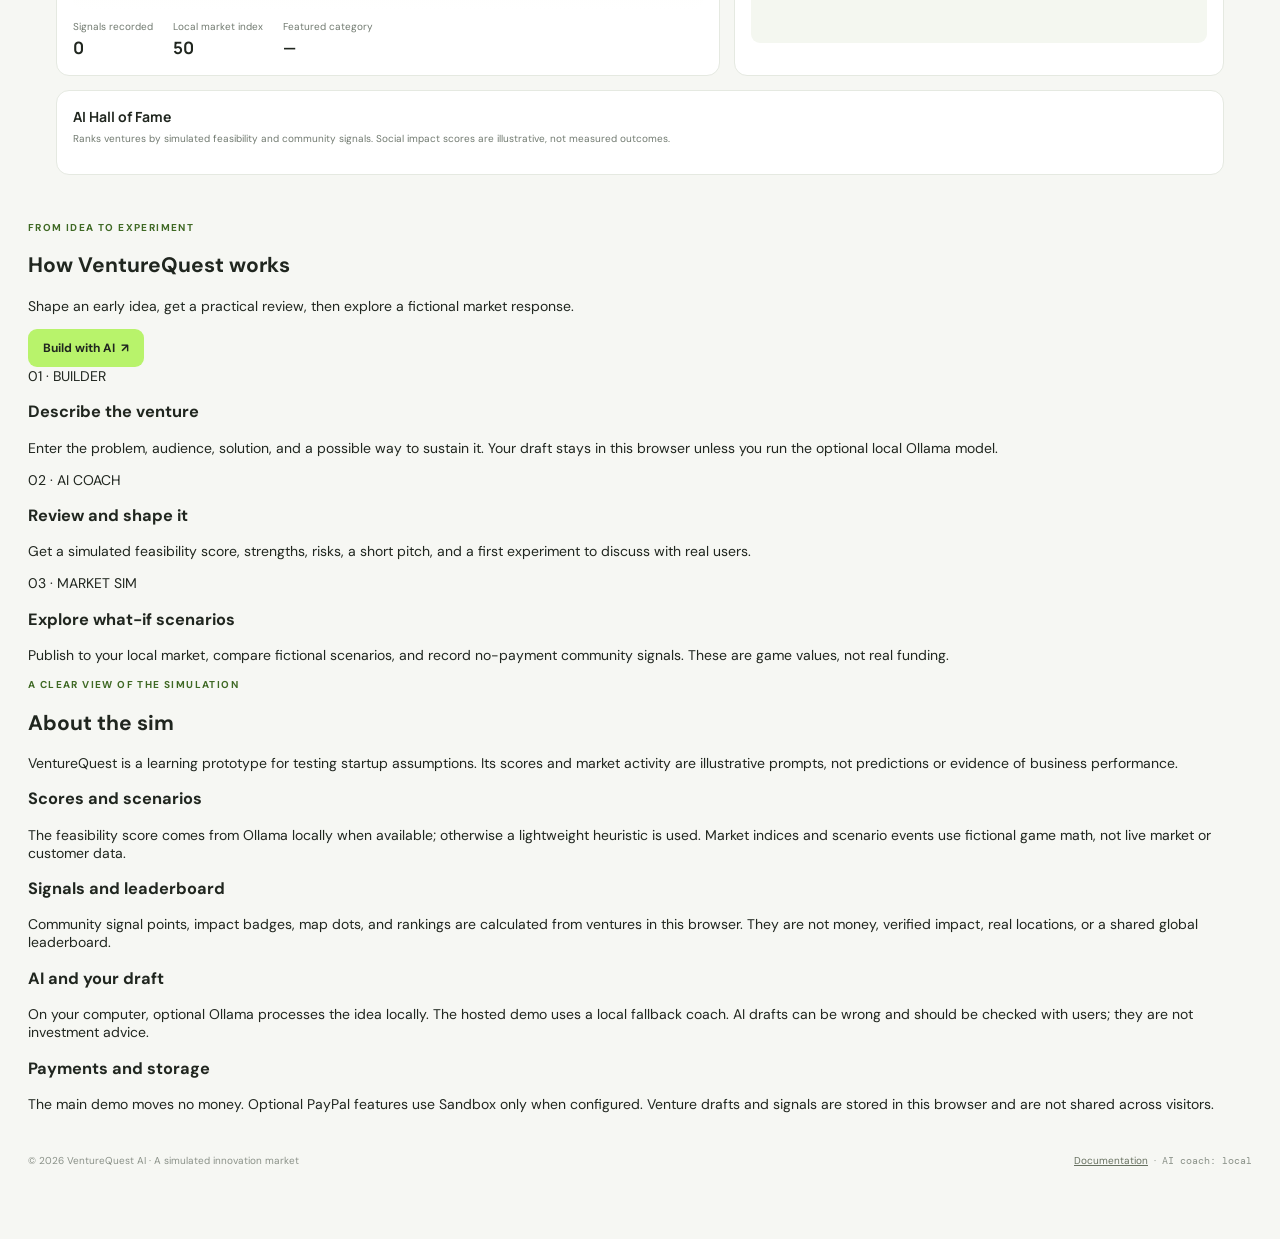
==== commit 73073263: "Add How it works and About the simulation sections" ====
--- a/index.html
+++ b/index.html
@@ -24,14 +24,15 @@
   <style>.card-actions{display:flex;gap:7px;align-items:center}.pitch-btn{padding:8px 10px;border:1px solid var(--line);border-radius:7px;background:white;color:#53604f;font-size:10px;font-weight:700}.pitch-btn:hover{background:#f4f7f0;border-color:#ccd7c4}.pitch-grid{display:grid;grid-template-columns:1fr 1fr;gap:12px;margin-top:16px}.pitch-panel{background:#f7f8f5;border:1px solid #edf0e9;border-radius:10px;padding:13px}.pitch-panel h4{font-size:9px;text-transform:uppercase;letter-spacing:.1em;color:#687264;margin:0 0 7px}.pitch-panel p{font-size:12px;line-height:1.65;color:#424a40;margin:0}.pitch-panel ul{margin:0;padding-left:16px;color:#596254;font-size:11px;line-height:1.7}.pitch-verdict{background:#f1f7e9;border-radius:9px;padding:12px;color:#45543c;font-size:12px;line-height:1.6;margin-top:13px}@media(max-width:570px){.pitch-grid{grid-template-columns:1fr}}</style>
   <style>.simulation-launch{display:flex;justify-content:space-between;align-items:center;gap:12px;margin-top:18px;padding:14px;border:1px solid var(--line);border-radius:11px;background:#fbfcf9}.simulation-launch strong{display:block;font:700 13px Manrope;margin-top:4px}.simulation-launch p{font-size:10px;line-height:1.5;color:var(--muted);margin:4px 0 0}.sim-btn{flex:none;border:0;border-radius:8px;padding:10px 12px;background:var(--ink);color:white;font-size:10px;font-weight:700}.simulation-results{display:grid;grid-template-columns:repeat(3,1fr);gap:9px;margin-top:10px}.scenario-card{background:#f7f8f5;border:1px solid #edf0e9;border-radius:10px;padding:12px}.scenario-card h4{font:700 12px Manrope;margin:0 0 4px}.scenario-card p{font-size:10px;line-height:1.45;color:#687264;margin:0 0 9px}.scenario-score{display:flex;justify-content:space-between;font-size:9px;color:#5e6859;margin-top:7px}.scenario-score b{color:var(--ink);font-size:11px}.scenario-bar{height:4px;border-radius:5px;background:#e6eae1;overflow:hidden;margin-top:4px}.scenario-bar i{display:block;height:100%;background:#94bd67}.simulation-disclaimer{font-size:9px;color:#838b80;margin:9px 2px 0;line-height:1.5}@media(max-width:570px){.simulation-launch{align-items:flex-start;flex-direction:column}.simulation-results{grid-template-columns:1fr}}</style>
   <style>.experiment-log{margin-top:17px;padding:14px;border:1px solid var(--line);border-radius:11px;background:#fff}.experiment-log h3{font:700 13px Manrope;margin:0 0 7px}.experiment-item{display:flex;justify-content:space-between;gap:12px;padding:9px 0;border-top:1px solid #eef0ec;font-size:11px;line-height:1.5}.experiment-item strong{display:block}.experiment-item span{color:#778073;font-size:9px}.experiment-btn{width:100%;margin-top:10px;border:1px solid #dce6d2;background:#f4f8ef;color:#4f6d39;border-radius:7px;padding:8px;font-size:9px;font-weight:700}.experiment-btn:hover{background:#eaf4dd}.experiment-btn:disabled{opacity:.7;cursor:default}</style>
+  <link rel="stylesheet" href="/arena.css">
 </head>
 <body>
   <header class="topbar"><a class="brand" href="#top" style="text-decoration:none"><span class="brand-icon">✳</span>venturequest<span style="color:#729d4c">.ai</span></a><nav class="nav"><a href="#market">Explore ventures</a><a href="#how">How it works</a><a href="#safety">About the sim</a></nav><div class="nav-right"><span class="mono" style="font-size:10px;color:#858c82">GUEST BUILDER</span><div class="avatar">V</div></div></header>
   <main class="page" id="top">
     <section class="hero"><div class="hero-copy"><div class="eyebrow"><i class="dot"></i> A playground for the next big thing</div><h1>Build what's <span>next.</span></h1><p>Turn an early idea into a venture, pressure-test it with an AI coach, and explore how the world might respond — all in a safe simulation.</p><div class="hero-actions"><button class="btn" id="open-builder">＋ &nbsp; Start a venture</button><a href="#market"><button class="btn light">Explore the market&nbsp; ↗</button></a></div></div><div class="hero-visual"><div class="visual-label mono">Your idea, in motion</div><div class="orbit"><div class="orbit-core">✳</div><div class="orbit-node n1">💡</div><div class="orbit-node n2">📈</div><div class="orbit-node n3">🛠️</div><div class="orbit-node n4">✦</div></div><div class="floating-card float-a"><div class="float-title mono">AI feasibility score</div><div class="float-score">82<span style="font-size:12px;color:#899287"> / 100</span></div><strong>↑ Ready to explore</strong></div><div class="floating-card float-b"><div class="float-title mono">Community signal</div><b>1,284</b><span style="color:#7b8378"> explorers</span><div class="progress"><i style="width:68%"></i></div></div></div></section>
     <section id="market"><div class="section-heading"><div><div class="eyebrow">The simulated innovation market</div><h2>Ideas worth exploring</h2><p>Explore ideas and add a no-payment community signal.</p></div><select class="sort" id="sort"><option value="trending">↗ Trending</option><option value="score">Highest AI score</option><option value="new">Recently added</option></select></div><div class="filters"><button class="chip active" data-filter="All">All ventures</button><button class="chip" data-filter="Climate">🌱 Climate</button><button class="chip" data-filter="Health">✚ Health</button><button class="chip" data-filter="Education">✳ Education</button><button class="chip" data-filter="AI Tools">◈ AI tools</button></div><div class="market-grid" id="market-grid"></div></section>
-    <section class="founder-banner" id="how"><div><div class="eyebrow">Have a spark?</div><h2>Your next idea deserves a first test.</h2><p>Describe the problem. Let your AI coach help map the opportunity.</p></div><button class="btn lime" id="open-builder2">Build with AI&nbsp; ↗</button></section>
-    <footer id="safety"><span>© 2026 VentureQuest AI · A simulated innovation market</span><span><a href="README.md">Documentation</a> &nbsp;·&nbsp; <span class="mono" id="ai-mode">AI coach: connecting…</span></span></footer>
+    <section class="how-section" id="how"><div class="how-heading"><div><div class="eyebrow">FROM IDEA TO EXPERIMENT</div><h2>How VentureQuest works</h2><p>Shape an early idea, get a practical review, then explore a fictional market response.</p></div><button class="btn lime" id="open-builder2">Build with AI&nbsp; ↗</button></div><div class="how-grid"><article class="how-card"><span class="how-step">01 · BUILDER</span><h3>Describe the venture</h3><p>Enter the problem, audience, solution, and a possible way to sustain it. Your draft stays in this browser unless you run the optional local Ollama model.</p></article><article class="how-card"><span class="how-step">02 · AI COACH</span><h3>Review and shape it</h3><p>Get a simulated feasibility score, strengths, risks, a short pitch, and a first experiment to discuss with real users.</p></article><article class="how-card"><span class="how-step">03 · MARKET SIM</span><h3>Explore what-if scenarios</h3><p>Publish to your local market, compare fictional scenarios, and record no-payment community signals. These are game values, not real funding.</p></article></div></section>
+    <section class="about-sim" id="safety"><div class="eyebrow">A CLEAR VIEW OF THE SIMULATION</div><h2>About the sim</h2><p class="about-intro">VentureQuest is a learning prototype for testing startup assumptions. Its scores and market activity are illustrative prompts, not predictions or evidence of business performance.</p><div class="about-grid"><article><h3>Scores and scenarios</h3><p>The feasibility score comes from Ollama locally when available; otherwise a lightweight heuristic is used. Market indices and scenario events use fictional game math, not live market or customer data.</p></article><article><h3>Signals and leaderboard</h3><p>Community signal points, impact badges, map dots, and rankings are calculated from ventures in this browser. They are not money, verified impact, real locations, or a shared global leaderboard.</p></article><article><h3>AI and your draft</h3><p>On your computer, optional Ollama processes the idea locally. The hosted demo uses a local fallback coach. AI drafts can be wrong and should be checked with users; they are not investment advice.</p></article><article><h3>Payments and storage</h3><p>The main demo moves no money. Optional PayPal features use Sandbox only when configured. Venture drafts and signals are stored in this browser and are not shared across visitors.</p></article></div></section><footer><span>© 2026 VentureQuest AI · A simulated innovation market</span><span><a href="README.md">Documentation</a> &nbsp;·&nbsp; <span class="mono" id="ai-mode">AI coach: connecting…</span></span></footer>
   </main>
   <div class="modal-backdrop" id="builder-modal"><div class="modal"><div class="modal-head"><div><div class="eyebrow">AI CO-FOUNDER · IDEA LAB</div><h2>Shape your venture</h2></div><button class="close" data-close="builder-modal">×</button></div><p class="modal-intro">Give your idea a starting shape. Your coach will help surface strengths, risks, and a useful next experiment.</p><form id="venture-form"><div class="form-grid"><div class="field full"><label for="name">Venture name</label><input id="name" name="name" placeholder="e.g. Refill Route" required></div><div class="field full"><label for="problem">What problem are you solving?</label><textarea id="problem" name="problem" placeholder="Describe the challenge people face…" required></textarea></div><div class="field"><label for="audience">Who has this problem?</label><input id="audience" name="audience" placeholder="e.g. apartment residents"></div><div class="field"><label for="category">Category</label><select id="category" name="category"><option>Climate</option><option>Health</option><option>Education</option><option>AI Tools</option><option>Community</option></select></div><div class="field full"><label for="solution">Your solution idea</label><textarea id="solution" name="solution" placeholder="How might your product help?" required></textarea></div><div class="field full"><label for="model">How could it sustain itself?</label><input id="model" name="model" placeholder="e.g. monthly subscription, pay per use"></div></div><div class="form-actions"><button class="btn" type="submit" id="evaluate-btn">✳ &nbsp; Coach my idea</button><button class="btn light" type="button" data-close="builder-modal">Keep exploring</button></div></form><div class="result" id="evaluation-result"></div></div></div>
   <div class="modal-backdrop" id="pitch-modal"><div class="modal"><div class="modal-head"><div><div class="eyebrow">SIMULATED VENTURE PITCH</div><h2 id="pitch-title">Venture pitch</h2><div class="card-meta" id="pitch-meta"></div></div><button class="close" data-close="pitch-modal">×</button></div><div id="pitch-content"></div><div class="simulation-launch"><div><div class="eyebrow">GAME SCENARIO · 90 DAYS</div><strong>What might happen in this market?</strong><p>Compare three fictional conditions. Scores are simulated signals, not forecasts.</p></div><button class="sim-btn" id="run-simulation">Run simulation</button></div><div class="simulation-results" id="simulation-results"></div><div class="simulation-disclaimer" id="simulation-disclaimer"></div><div class="form-actions"><button class="btn lime" id="pitch-support">Add a demo signal ↗</button></div><p class="status-note">AI analysis is a simulation prompt, not investment advice or a forecast.</p></div></div>
@@ -102,5 +103,6 @@
     })();
   </script>
   <script src="payments.js"></script>
+  <script src="arena.js"></script>
 </body>
 </html>
--- a/arena.css
+++ b/arena.css
@@ -0,0 +1,63 @@
+
+.arena-board{max-width:1280px;margin:32px auto 46px;padding:0 28px}
+.arena-top{display:flex;justify-content:space-between;align-items:flex-end;gap:16px;margin-bottom:16px}
+.arena-top h2{font:700 23px Manrope;letter-spacing:-.05em;margin:5px 0}
+.arena-top p{margin:4px 0;color:var(--muted);font-size:12px}
+.arena-live{display:inline-flex;align-items:center;gap:7px;border:1px solid var(--line);border-radius:99px;padding:7px 10px;background:#fff;font:10px 'DM Mono',monospace;color:#586052}
+.arena-live i{width:7px;height:7px;border-radius:50%;background:#7fc44b;box-shadow:0 0 0 4px #7fc44b22}
+.arena-ticker{overflow:hidden;white-space:nowrap;background:#222a22;color:#f5f8f1;border-radius:10px;padding:12px 0;margin-bottom:15px}
+.arena-ticker span{display:inline-block;padding-left:100%;animation:arena-marquee 35s linear infinite;font:11px 'DM Mono',monospace}
+@keyframes arena-marquee{to{transform:translateX(-100%)}}
+.arena-grid{display:grid;grid-template-columns:1.15fr .85fr;gap:14px}
+.arena-panel{background:#fff;border:1px solid var(--line);border-radius:13px;padding:16px;min-width:0}
+.arena-panel h3{font:700 14px Manrope;margin:0 0 5px}
+.arena-panel .arena-caption{font-size:10px;color:var(--muted);margin:0 0 12px;line-height:1.5}
+.arena-chart{width:100%;height:auto;display:block;background:linear-gradient(180deg,#f6faef,#fff);border-radius:9px}
+.arena-chart-line{fill:none;stroke:#70a63e;stroke-width:3;stroke-linecap:round;stroke-linejoin:round}
+.arena-chart-area{fill:url(#arenaFill)}
+.arena-stats{display:flex;gap:20px;margin-top:10px;color:var(--muted);font-size:10px}
+.arena-stats b{display:block;color:var(--ink);font:700 17px Manrope;margin-top:3px}
+.arena-map{width:100%;height:auto;display:block;background:#f4f7f0;border-radius:9px}
+.arena-continent{fill:#dce8d2;stroke:#cad9bf;stroke-width:1}
+.arena-map-dot{fill:#91cb55;stroke:#fff;stroke-width:3;filter:drop-shadow(0 0 5px #82bd4c88);animation:arena-glow 2s infinite alternate}
+@keyframes arena-glow{to{filter:drop-shadow(0 0 10px #82bd4c)}}
+.arena-region-label{font:10px 'DM Mono',monospace;fill:#53614c}
+.arena-leader-list{display:grid;gap:8px}
+.arena-leader{display:grid;grid-template-columns:26px 1fr auto;align-items:center;gap:9px;padding:9px;border:1px solid #edf0e9;border-radius:9px}
+.arena-rank{font:700 11px 'DM Mono',monospace;color:#6c8d4c}
+.arena-leader-name{font:700 11px Manrope}
+.arena-leader-meta{font-size:9px;color:var(--muted);margin-top:3px}
+.arena-impact{font:700 10px 'DM Mono',monospace;text-align:right;color:#517d2f}
+.arena-badge{display:inline-block;background:#eef6e5;color:#527b32;border-radius:99px;padding:3px 6px;font-size:8px;margin-top:4px}
+.pitch-arena{margin:16px 0;border:1px solid #dfe8d7;border-radius:13px;padding:15px;background:linear-gradient(135deg,#f3f8ec,#fff 65%)}
+.pitch-arena-head{display:flex;align-items:center;justify-content:space-between;gap:14px;margin-bottom:12px}
+.pitch-arena-head h3{font:700 14px Manrope;margin:0}
+.pitch-arena-head p{font-size:10px;color:var(--muted);margin:4px 0 0}
+.pitch-arena-grid{display:grid;grid-template-columns:180px 1fr;gap:14px;align-items:stretch}
+.holo-wrap{perspective:700px;display:grid;place-items:center;min-height:150px}
+.holo-card{width:155px;min-height:145px;border-radius:15px;padding:14px;color:#fff;background:radial-gradient(circle at 80% 15%,#b8f36b99,transparent 32%),linear-gradient(145deg,#263329,#465c3f 70%,#27302a);border:1px solid #b8f36b88;box-shadow:0 14px 28px #24351d28,inset 0 0 26px #b8f36b20;transform:rotateY(-9deg) rotateX(5deg);transition:transform .35s;position:relative;overflow:hidden}
+.holo-card:after{content:'';position:absolute;inset:-40%;background:linear-gradient(110deg,transparent 42%,#ffffff28 50%,transparent 57%);transform:translateX(-60%);animation:holo-shine 4s infinite}
+.holo-card:hover{transform:rotateY(0) rotateX(0) translateY(-3px)}
+@keyframes holo-shine{55%,100%{transform:translateX(65%)}}
+.holo-icon{font-size:28px}
+.holo-tag{font:9px 'DM Mono',monospace;text-transform:uppercase;letter-spacing:.1em;color:#c9f29c}
+.holo-card h4{font:700 14px Manrope;margin:7px 0 5px}
+.holo-card p{font-size:9px;line-height:1.45;color:#e1e8dc;margin:0}
+.pitch-arena-actions{display:flex;gap:7px;flex-wrap:wrap;margin:9px 0}
+.pitch-arena-actions button,.arena-question button{border:0;border-radius:7px;background:#263127;color:white;padding:8px 10px;font-size:10px;font-weight:700}
+.pitch-arena-actions button.light{background:#fff;color:#263127;border:1px solid var(--line)}
+.pitch-avatar{display:flex;align-items:center;gap:8px;font-size:10px;color:#60685e}
+.pitch-avatar-face{width:32px;height:32px;display:grid;place-items:center;border-radius:50%;background:#e7ddff;font-size:17px}
+.pitch-avatar.speaking .pitch-avatar-face{animation:avatar-pulse .55s infinite alternate;box-shadow:0 0 0 5px #b8f36b55}
+@keyframes avatar-pulse{to{transform:scale(1.08)}}
+.arena-question{display:flex;gap:7px;margin-top:7px}
+.arena-question input{min-width:0;flex:1;border:1px solid var(--line);border-radius:7px;padding:9px;font-size:11px}
+.arena-answer{min-height:28px;margin-top:9px;padding:9px;background:#fff;border:1px solid #e8ece4;border-radius:8px;font-size:10px;line-height:1.55;color:#4f584d;white-space:pre-wrap}
+.arena-answer:empty{display:none}
+.arena-negotiation{margin-top:8px;padding:9px;border:1px dashed #b7c5aa;border-radius:8px;background:#fff;font-size:10px;line-height:1.5;white-space:pre-wrap}
+.arena-confetti{position:fixed;z-index:80;top:-14px;width:8px;height:14px;pointer-events:none;animation:arena-fall 1.7s linear forwards}
+@keyframes arena-fall{to{transform:translateY(110vh) rotate(720deg);opacity:.2}}
+.arena-share{border:1px solid var(--line);background:white;border-radius:6px;padding:5px 7px;font-size:8px;margin-top:5px}
+@media(max-width:800px){.arena-grid{grid-template-columns:1fr}.pitch-arena-grid{grid-template-columns:145px 1fr}}
+@media(max-width:560px){.arena-board{padding:0 16px}.arena-top{align-items:flex-start;flex-direction:column}.pitch-arena-grid{grid-template-columns:1fr}.holo-wrap{min-height:120px}.holo-card{width:100%;min-height:115px}.pitch-arena-head{align-items:flex-start;flex-direction:column}.arena-stats{gap:14px}.arena-question{flex-wrap:wrap}.arena-question input{flex-basis:100%}}
+@media(prefers-reduced-motion:reduce){.arena-ticker span,.arena-map-dot,.holo-card:after{animation:none!important}}
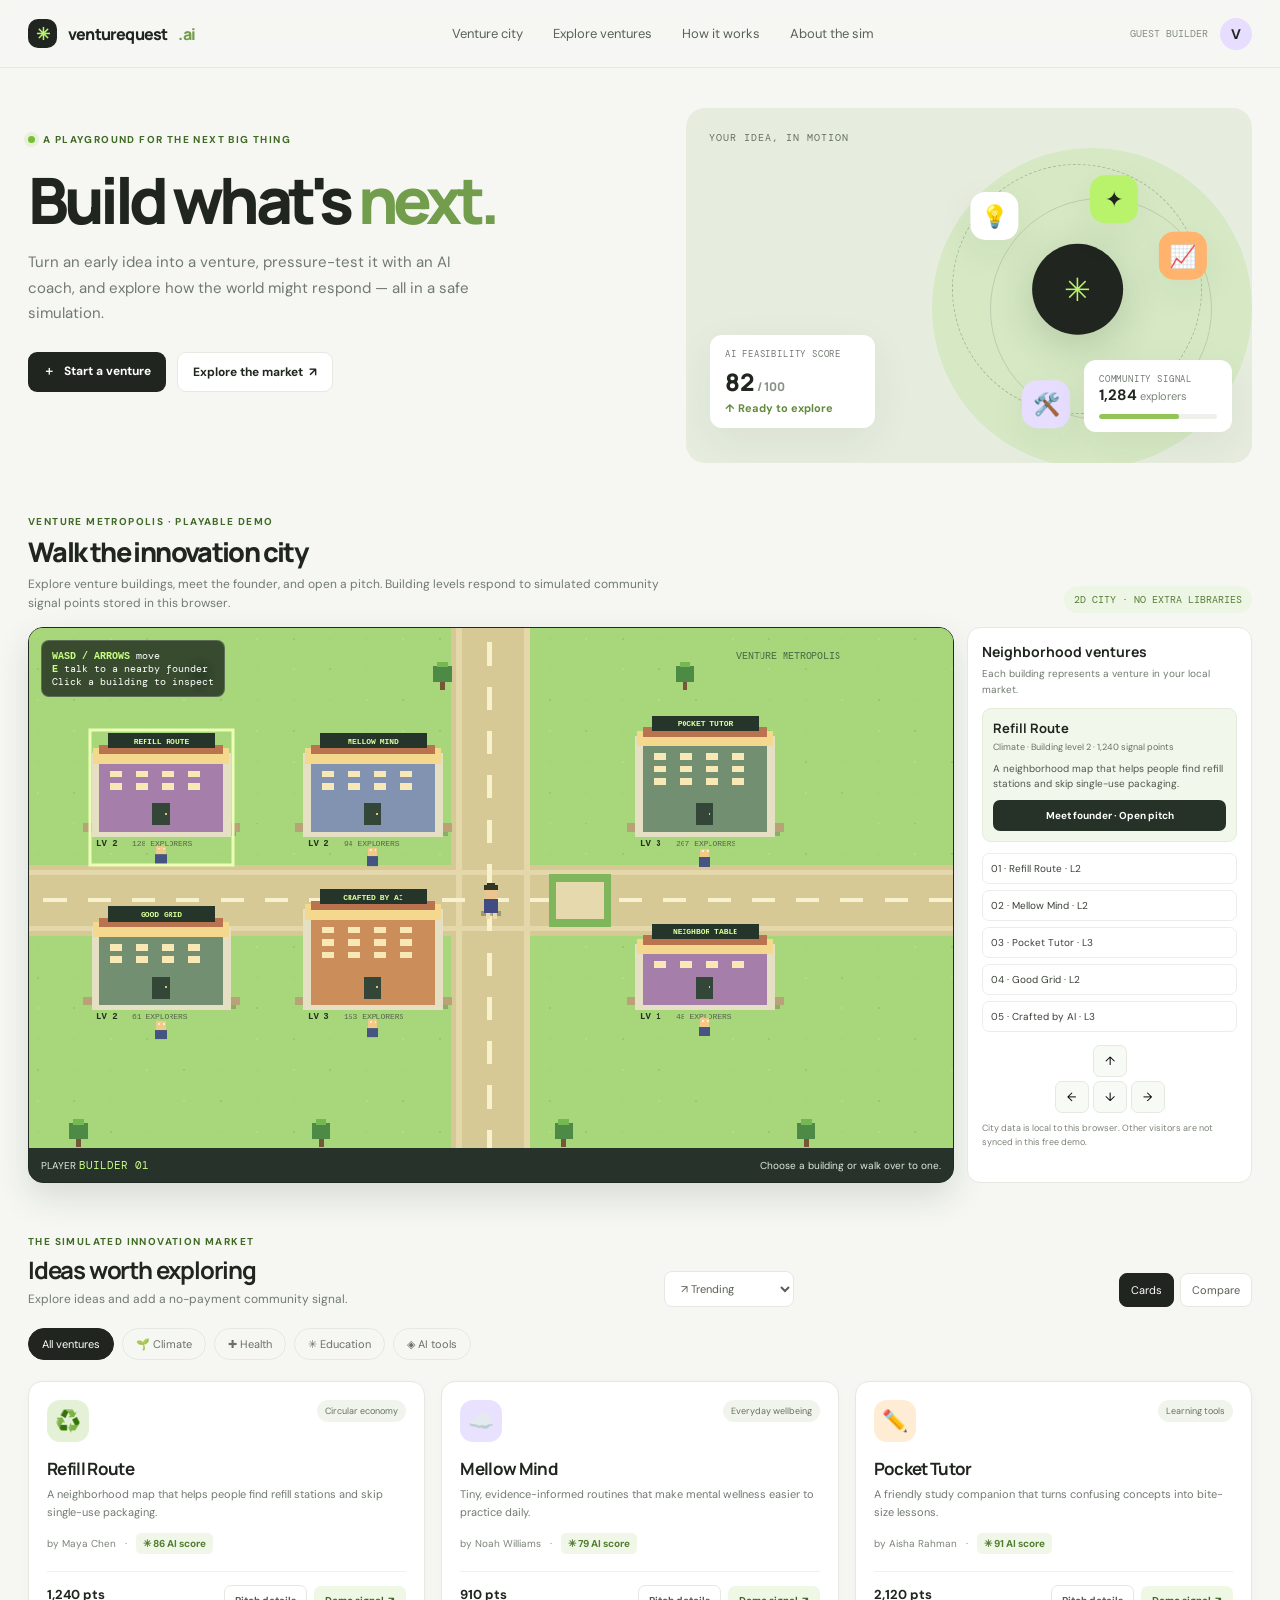
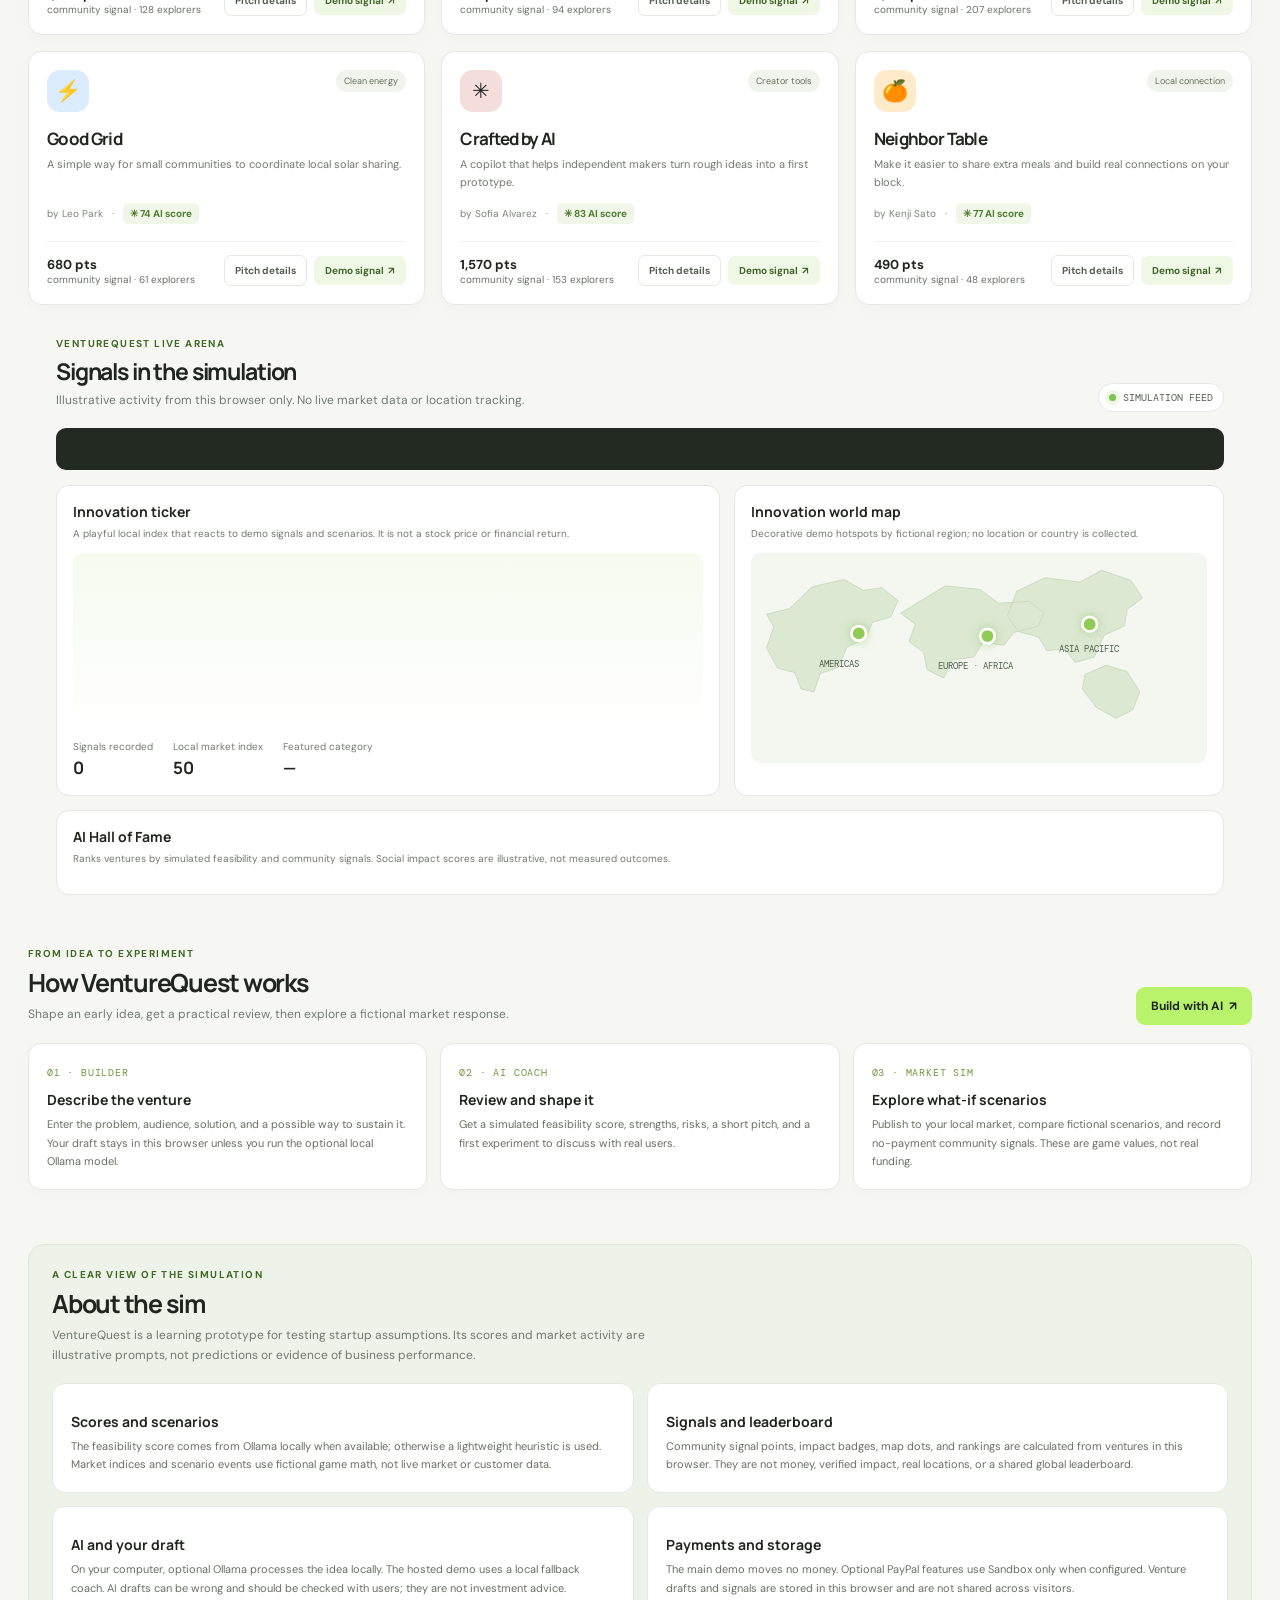
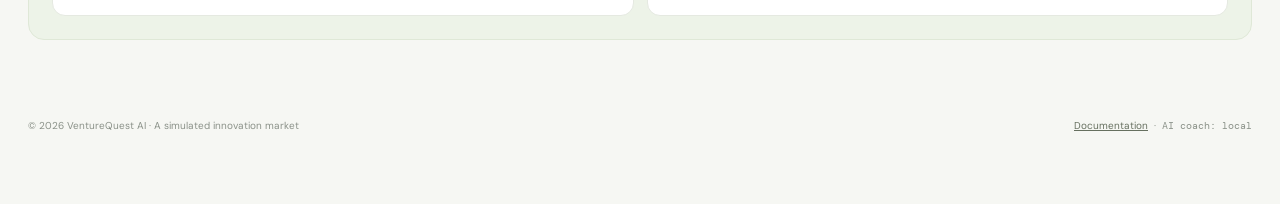
==== commit bfdd7dc5: "Add Venture City navigation and assets" ====
--- a/index.html
+++ b/index.html
@@ -25,9 +25,10 @@
   <style>.simulation-launch{display:flex;justify-content:space-between;align-items:center;gap:12px;margin-top:18px;padding:14px;border:1px solid var(--line);border-radius:11px;background:#fbfcf9}.simulation-launch strong{display:block;font:700 13px Manrope;margin-top:4px}.simulation-launch p{font-size:10px;line-height:1.5;color:var(--muted);margin:4px 0 0}.sim-btn{flex:none;border:0;border-radius:8px;padding:10px 12px;background:var(--ink);color:white;font-size:10px;font-weight:700}.simulation-results{display:grid;grid-template-columns:repeat(3,1fr);gap:9px;margin-top:10px}.scenario-card{background:#f7f8f5;border:1px solid #edf0e9;border-radius:10px;padding:12px}.scenario-card h4{font:700 12px Manrope;margin:0 0 4px}.scenario-card p{font-size:10px;line-height:1.45;color:#687264;margin:0 0 9px}.scenario-score{display:flex;justify-content:space-between;font-size:9px;color:#5e6859;margin-top:7px}.scenario-score b{color:var(--ink);font-size:11px}.scenario-bar{height:4px;border-radius:5px;background:#e6eae1;overflow:hidden;margin-top:4px}.scenario-bar i{display:block;height:100%;background:#94bd67}.simulation-disclaimer{font-size:9px;color:#838b80;margin:9px 2px 0;line-height:1.5}@media(max-width:570px){.simulation-launch{align-items:flex-start;flex-direction:column}.simulation-results{grid-template-columns:1fr}}</style>
   <style>.experiment-log{margin-top:17px;padding:14px;border:1px solid var(--line);border-radius:11px;background:#fff}.experiment-log h3{font:700 13px Manrope;margin:0 0 7px}.experiment-item{display:flex;justify-content:space-between;gap:12px;padding:9px 0;border-top:1px solid #eef0ec;font-size:11px;line-height:1.5}.experiment-item strong{display:block}.experiment-item span{color:#778073;font-size:9px}.experiment-btn{width:100%;margin-top:10px;border:1px solid #dce6d2;background:#f4f8ef;color:#4f6d39;border-radius:7px;padding:8px;font-size:9px;font-weight:700}.experiment-btn:hover{background:#eaf4dd}.experiment-btn:disabled{opacity:.7;cursor:default}</style>
   <link rel="stylesheet" href="/arena.css">
+  <link rel="stylesheet" href="/city.css">
 </head>
 <body>
-  <header class="topbar"><a class="brand" href="#top" style="text-decoration:none"><span class="brand-icon">✳</span>venturequest<span style="color:#729d4c">.ai</span></a><nav class="nav"><a href="#market">Explore ventures</a><a href="#how">How it works</a><a href="#safety">About the sim</a></nav><div class="nav-right"><span class="mono" style="font-size:10px;color:#858c82">GUEST BUILDER</span><div class="avatar">V</div></div></header>
+  <header class="topbar"><a class="brand" href="#top" style="text-decoration:none"><span class="brand-icon">✳</span>venturequest<span style="color:#729d4c">.ai</span></a><nav class="nav"><a href="#city">Venture city</a><a href="#market">Explore ventures</a><a href="#how">How it works</a><a href="#safety">About the sim</a></nav><div class="nav-right"><span class="mono" style="font-size:10px;color:#858c82">GUEST BUILDER</span><div class="avatar">V</div></div></header>
   <main class="page" id="top">
     <section class="hero"><div class="hero-copy"><div class="eyebrow"><i class="dot"></i> A playground for the next big thing</div><h1>Build what's <span>next.</span></h1><p>Turn an early idea into a venture, pressure-test it with an AI coach, and explore how the world might respond — all in a safe simulation.</p><div class="hero-actions"><button class="btn" id="open-builder">＋ &nbsp; Start a venture</button><a href="#market"><button class="btn light">Explore the market&nbsp; ↗</button></a></div></div><div class="hero-visual"><div class="visual-label mono">Your idea, in motion</div><div class="orbit"><div class="orbit-core">✳</div><div class="orbit-node n1">💡</div><div class="orbit-node n2">📈</div><div class="orbit-node n3">🛠️</div><div class="orbit-node n4">✦</div></div><div class="floating-card float-a"><div class="float-title mono">AI feasibility score</div><div class="float-score">82<span style="font-size:12px;color:#899287"> / 100</span></div><strong>↑ Ready to explore</strong></div><div class="floating-card float-b"><div class="float-title mono">Community signal</div><b>1,284</b><span style="color:#7b8378"> explorers</span><div class="progress"><i style="width:68%"></i></div></div></div></section>
     <section id="market"><div class="section-heading"><div><div class="eyebrow">The simulated innovation market</div><h2>Ideas worth exploring</h2><p>Explore ideas and add a no-payment community signal.</p></div><select class="sort" id="sort"><option value="trending">↗ Trending</option><option value="score">Highest AI score</option><option value="new">Recently added</option></select></div><div class="filters"><button class="chip active" data-filter="All">All ventures</button><button class="chip" data-filter="Climate">🌱 Climate</button><button class="chip" data-filter="Health">✚ Health</button><button class="chip" data-filter="Education">✳ Education</button><button class="chip" data-filter="AI Tools">◈ AI tools</button></div><div class="market-grid" id="market-grid"></div></section>
@@ -104,5 +105,6 @@
   </script>
   <script src="payments.js"></script>
   <script src="arena.js"></script>
+  <script src="city.js"></script>
 </body>
 </html>
--- a/arena.css
+++ b/arena.css
@@ -61,3 +61,20 @@
 @media(max-width:800px){.arena-grid{grid-template-columns:1fr}.pitch-arena-grid{grid-template-columns:145px 1fr}}
 @media(max-width:560px){.arena-board{padding:0 16px}.arena-top{align-items:flex-start;flex-direction:column}.pitch-arena-grid{grid-template-columns:1fr}.holo-wrap{min-height:120px}.holo-card{width:100%;min-height:115px}.pitch-arena-head{align-items:flex-start;flex-direction:column}.arena-stats{gap:14px}.arena-question{flex-wrap:wrap}.arena-question input{flex-basis:100%}}
 @media(prefers-reduced-motion:reduce){.arena-ticker span,.arena-map-dot,.holo-card:after{animation:none!important}}
+
+.how-section,.about-sim{max-width:1224px;margin:52px auto;padding:0 0;scroll-margin-top:90px}
+.how-heading{display:flex;align-items:flex-end;justify-content:space-between;gap:18px;margin-bottom:18px}
+.how-heading h2,.about-sim h2{font:700 25px Manrope;letter-spacing:-.05em;margin:5px 0}
+.how-heading p,.about-intro{color:var(--muted);font-size:12px;line-height:1.65;max-width:650px;margin:5px 0 0}
+.how-grid,.about-grid{display:grid;grid-template-columns:repeat(3,1fr);gap:13px}
+.how-card,.about-grid article{background:#fff;border:1px solid var(--line);border-radius:13px;padding:18px;box-shadow:0 4px 18px #1a2c1605}
+.how-step{font:10px 'DM Mono',monospace;color:#6e963e;letter-spacing:.08em}
+.how-card h3,.about-grid h3{font:700 14px Manrope;margin:10px 0 6px}
+.how-card p,.about-grid p{color:#687064;font-size:11px;line-height:1.7;margin:0}
+.about-sim{margin-top:54px;padding:23px;border-radius:16px;background:#edf3e8;border:1px solid #dfe8d7}
+.about-sim h2{font-size:25px}
+.about-intro{margin:4px 0 17px}
+.about-grid{grid-template-columns:repeat(2,1fr)}
+.about-grid article{box-shadow:none}
+@media(max-width:850px){.how-section,.about-sim{margin-left:28px;margin-right:28px}.how-grid{grid-template-columns:1fr 1fr}}
+@media(max-width:560px){.how-section,.about-sim{margin:38px 16px;padding:0}.how-heading{align-items:flex-start;flex-direction:column}.how-heading .btn{width:100%}.how-grid,.about-grid{grid-template-columns:1fr}.about-sim{padding:18px}}
--- a/city.css
+++ b/city.css
@@ -0,0 +1,34 @@
+
+.city-section{max-width:1224px;margin:34px auto 52px;padding:0 0;scroll-margin-top:88px}
+.city-heading{display:flex;justify-content:space-between;align-items:flex-end;gap:15px;margin-bottom:14px}
+.city-heading h2{font:800 27px Manrope;letter-spacing:-.06em;margin:5px 0}
+.city-heading p{font-size:12px;color:var(--muted);line-height:1.6;max-width:650px;margin:4px 0 0}
+.city-tag{font:10px 'DM Mono',monospace;color:#557d34;background:#edf6e4;border-radius:99px;padding:7px 10px;white-space:nowrap}
+.city-layout{display:grid;grid-template-columns:minmax(0,1fr) 285px;gap:13px}
+.city-stage{background:#27322b;border:1px solid #202a22;border-radius:15px;overflow:hidden;box-shadow:0 14px 34px #1a2c1622}
+.city-canvas-wrap{position:relative;background:#9acb70}
+.city-canvas{display:block;width:100%;height:auto;image-rendering:pixelated;outline:none}
+.city-help{position:absolute;left:12px;top:12px;background:#1d281dcc;color:#fff;border:1px solid #ffffff30;border-radius:8px;padding:8px 10px;font:10px 'DM Mono',monospace;backdrop-filter:blur(6px)}
+.city-help b{color:#c7ff83}
+.city-toolbar{display:flex;justify-content:space-between;gap:10px;align-items:center;padding:10px 12px;color:#dfe9da;font-size:10px}
+.city-toolbar strong{font:11px 'DM Mono',monospace;color:#c6fa86}
+.city-side{background:#fff;border:1px solid var(--line);border-radius:13px;padding:14px;min-width:0}
+.city-side h3{font:700 14px Manrope;margin:0 0 5px}
+.city-side p{font-size:10px;color:var(--muted);line-height:1.55;margin:0 0 11px}
+.city-selected{padding:10px;border-radius:9px;background:#f2f7ec;border:1px solid #e3ecd9;margin-bottom:11px}
+.city-selected-name{font:700 13px Manrope}
+.city-selected-meta{font-size:9px;color:#687064;margin-top:4px}
+.city-selected-desc{font-size:10px;line-height:1.5;margin-top:8px;color:#4f584d}
+.city-open-pitch{width:100%;margin-top:9px;border:0;background:#263127;color:#fff;border-radius:7px;padding:9px;font-size:10px;font-weight:700}
+.city-list{display:grid;gap:6px;max-height:180px;overflow:auto}
+.city-project-button{border:1px solid #ebeee8;background:#fff;border-radius:7px;padding:8px;text-align:left;font-size:10px;color:#394137}
+.city-project-button.active{border-color:#9fc879;background:#f4f9ed}
+.city-controls{display:grid;grid-template-columns:repeat(3,34px);gap:4px;justify-content:center;margin:12px auto 0}
+.city-controls button{height:32px;border:1px solid var(--line);background:#f8faf6;border-radius:7px;font-size:12px}
+.city-controls button[data-move="up"]{grid-column:2}
+.city-controls button[data-move="left"]{grid-column:1;grid-row:2}
+.city-controls button[data-move="down"]{grid-column:2;grid-row:2}
+.city-controls button[data-move="right"]{grid-column:3;grid-row:2}
+.city-note{font-size:9px!important;color:#7b8378!important;margin-top:9px!important}
+@media(max-width:850px){.city-section{margin-left:28px;margin-right:28px}.city-layout{grid-template-columns:1fr}.city-side{display:grid;grid-template-columns:1fr 1fr;gap:10px}.city-side>h3,.city-side>p,.city-side>.city-note,.city-side>.city-controls{grid-column:1/-1}.city-list{max-height:130px}}
+@media(max-width:560px){.city-section{margin:26px 16px 38px}.city-heading{align-items:flex-start;flex-direction:column}.city-heading h2{font-size:23px}.city-layout{gap:9px}.city-side{display:block}.city-help{font-size:8px;max-width:62%}.city-toolbar{align-items:flex-start;flex-direction:column;gap:4px}.city-list{max-height:150px}}
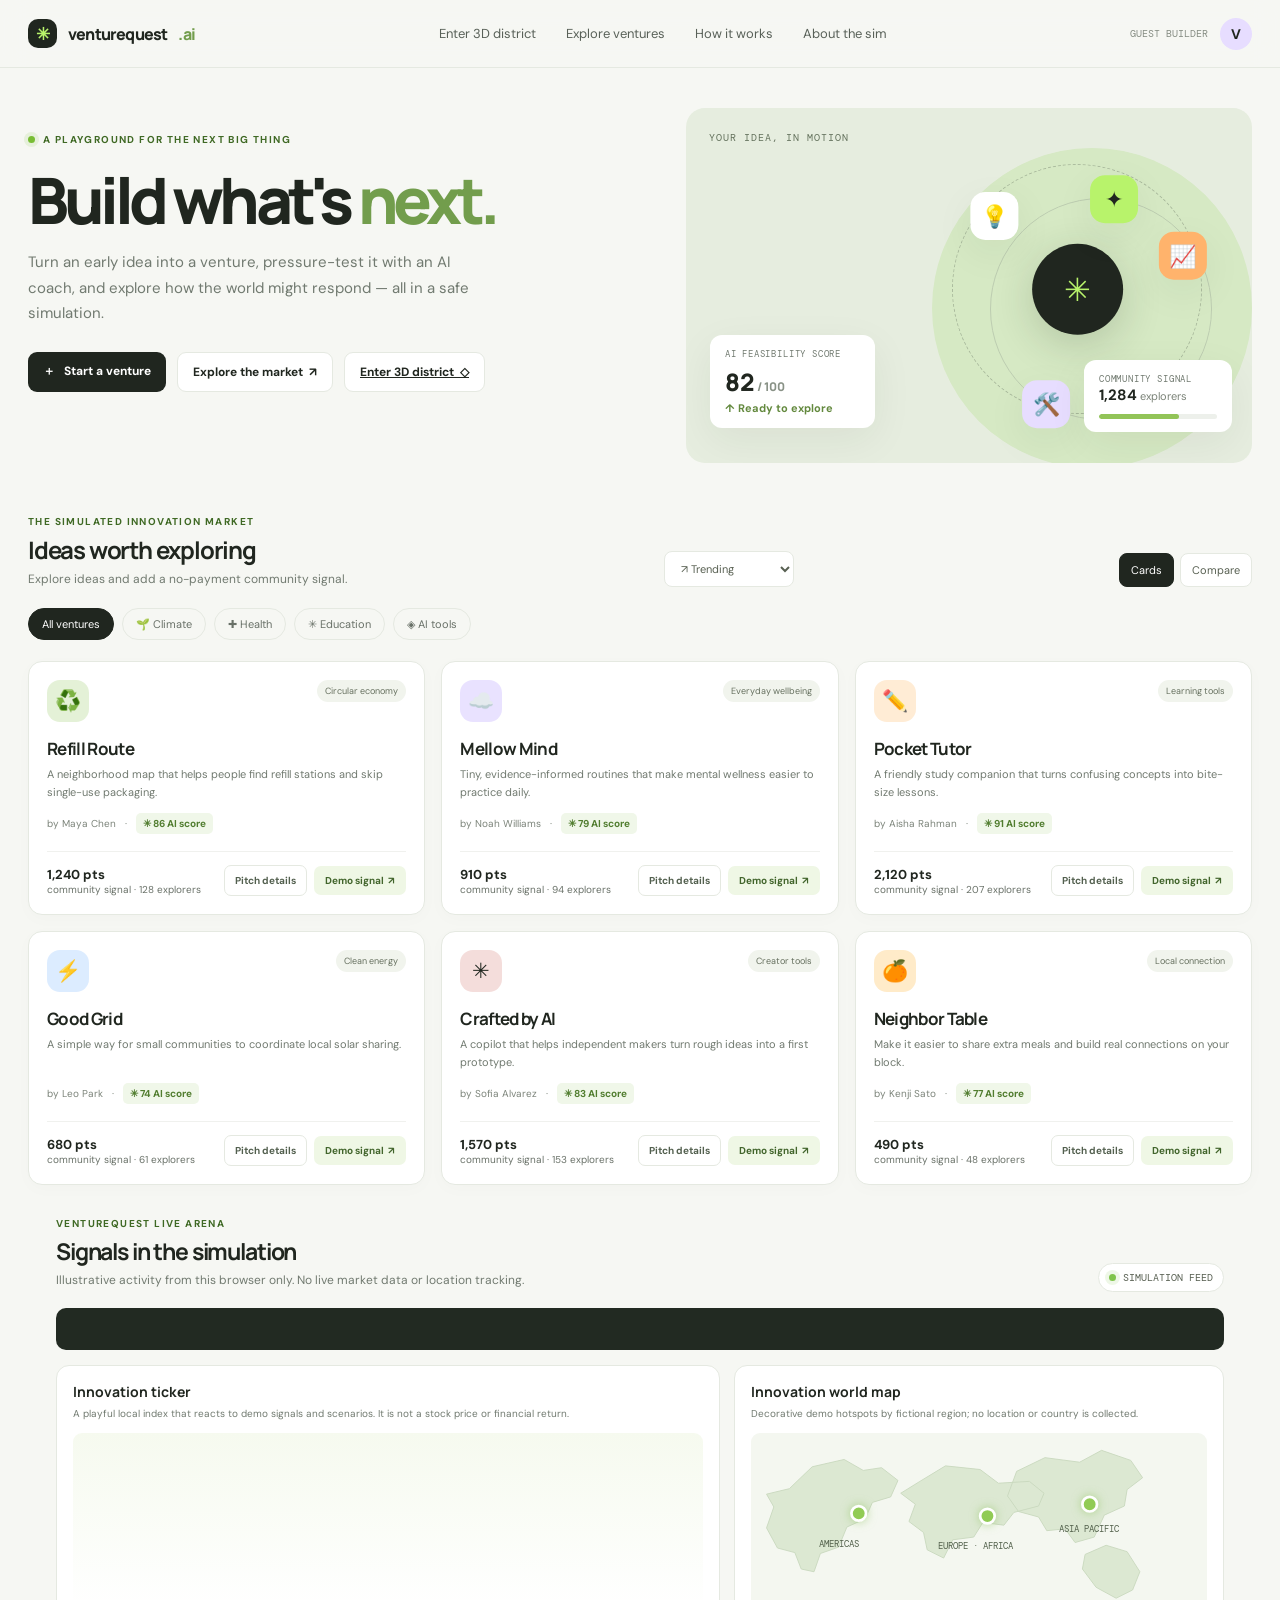
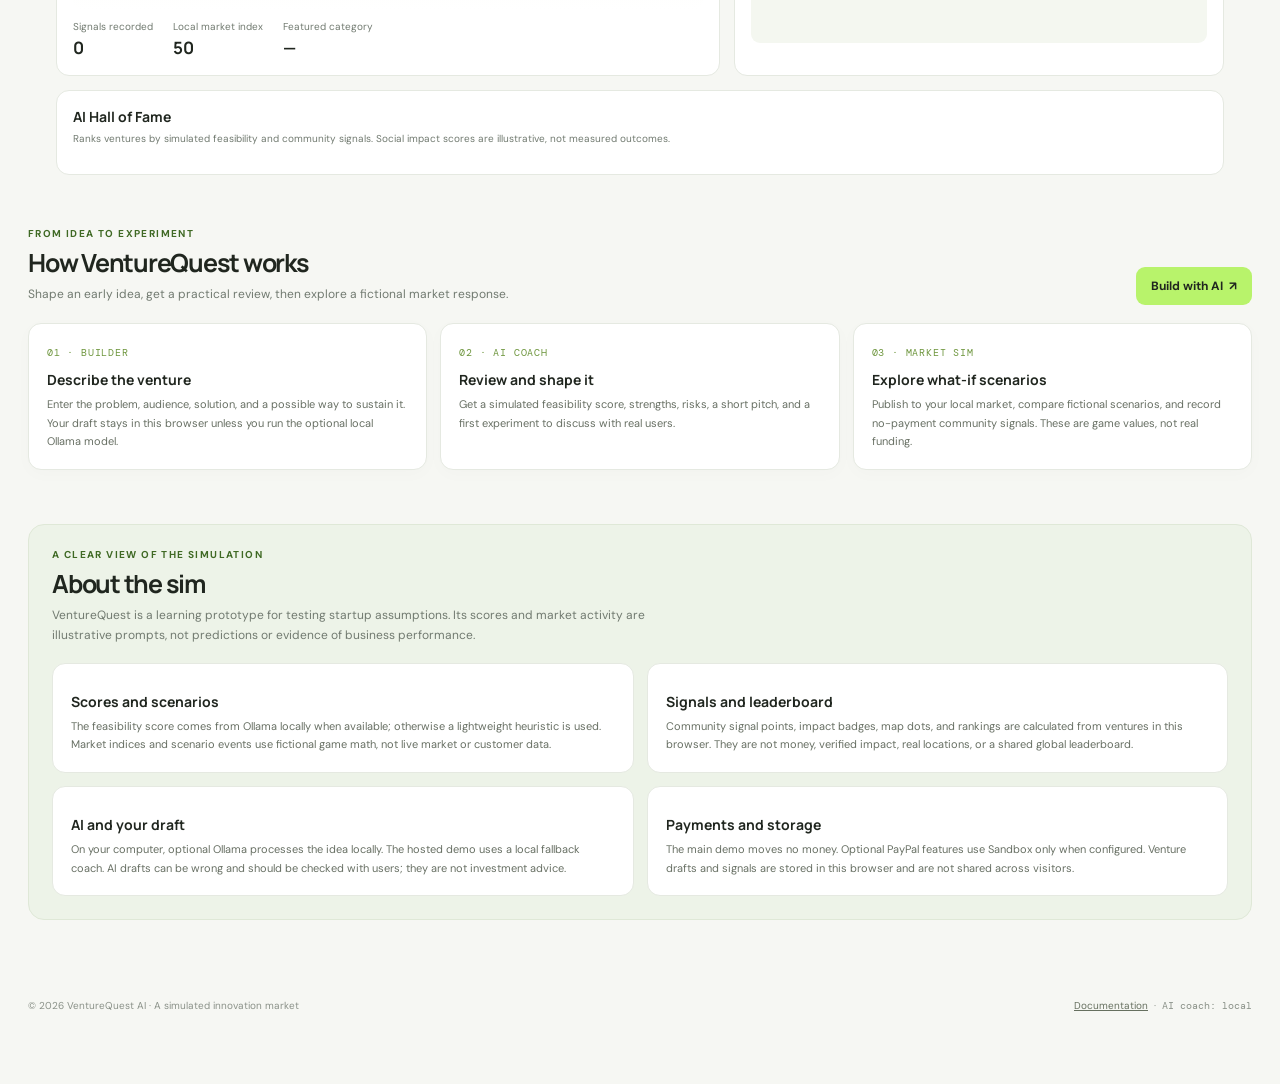
==== commit d5c53e02: "Move Venture City to a dedicated 3D page" ====
--- a/index.html
+++ b/index.html
@@ -25,12 +25,11 @@
   <style>.simulation-launch{display:flex;justify-content:space-between;align-items:center;gap:12px;margin-top:18px;padding:14px;border:1px solid var(--line);border-radius:11px;background:#fbfcf9}.simulation-launch strong{display:block;font:700 13px Manrope;margin-top:4px}.simulation-launch p{font-size:10px;line-height:1.5;color:var(--muted);margin:4px 0 0}.sim-btn{flex:none;border:0;border-radius:8px;padding:10px 12px;background:var(--ink);color:white;font-size:10px;font-weight:700}.simulation-results{display:grid;grid-template-columns:repeat(3,1fr);gap:9px;margin-top:10px}.scenario-card{background:#f7f8f5;border:1px solid #edf0e9;border-radius:10px;padding:12px}.scenario-card h4{font:700 12px Manrope;margin:0 0 4px}.scenario-card p{font-size:10px;line-height:1.45;color:#687264;margin:0 0 9px}.scenario-score{display:flex;justify-content:space-between;font-size:9px;color:#5e6859;margin-top:7px}.scenario-score b{color:var(--ink);font-size:11px}.scenario-bar{height:4px;border-radius:5px;background:#e6eae1;overflow:hidden;margin-top:4px}.scenario-bar i{display:block;height:100%;background:#94bd67}.simulation-disclaimer{font-size:9px;color:#838b80;margin:9px 2px 0;line-height:1.5}@media(max-width:570px){.simulation-launch{align-items:flex-start;flex-direction:column}.simulation-results{grid-template-columns:1fr}}</style>
   <style>.experiment-log{margin-top:17px;padding:14px;border:1px solid var(--line);border-radius:11px;background:#fff}.experiment-log h3{font:700 13px Manrope;margin:0 0 7px}.experiment-item{display:flex;justify-content:space-between;gap:12px;padding:9px 0;border-top:1px solid #eef0ec;font-size:11px;line-height:1.5}.experiment-item strong{display:block}.experiment-item span{color:#778073;font-size:9px}.experiment-btn{width:100%;margin-top:10px;border:1px solid #dce6d2;background:#f4f8ef;color:#4f6d39;border-radius:7px;padding:8px;font-size:9px;font-weight:700}.experiment-btn:hover{background:#eaf4dd}.experiment-btn:disabled{opacity:.7;cursor:default}</style>
   <link rel="stylesheet" href="/arena.css">
-  <link rel="stylesheet" href="/city.css">
 </head>
 <body>
-  <header class="topbar"><a class="brand" href="#top" style="text-decoration:none"><span class="brand-icon">✳</span>venturequest<span style="color:#729d4c">.ai</span></a><nav class="nav"><a href="#city">Venture city</a><a href="#market">Explore ventures</a><a href="#how">How it works</a><a href="#safety">About the sim</a></nav><div class="nav-right"><span class="mono" style="font-size:10px;color:#858c82">GUEST BUILDER</span><div class="avatar">V</div></div></header>
+  <header class="topbar"><a class="brand" href="#top" style="text-decoration:none"><span class="brand-icon">✳</span>venturequest<span style="color:#729d4c">.ai</span></a><nav class="nav"><a href="/world">Enter 3D district</a><a href="#market">Explore ventures</a><a href="#how">How it works</a><a href="#safety">About the sim</a></nav><div class="nav-right"><span class="mono" style="font-size:10px;color:#858c82">GUEST BUILDER</span><div class="avatar">V</div></div></header>
   <main class="page" id="top">
-    <section class="hero"><div class="hero-copy"><div class="eyebrow"><i class="dot"></i> A playground for the next big thing</div><h1>Build what's <span>next.</span></h1><p>Turn an early idea into a venture, pressure-test it with an AI coach, and explore how the world might respond — all in a safe simulation.</p><div class="hero-actions"><button class="btn" id="open-builder">＋ &nbsp; Start a venture</button><a href="#market"><button class="btn light">Explore the market&nbsp; ↗</button></a></div></div><div class="hero-visual"><div class="visual-label mono">Your idea, in motion</div><div class="orbit"><div class="orbit-core">✳</div><div class="orbit-node n1">💡</div><div class="orbit-node n2">📈</div><div class="orbit-node n3">🛠️</div><div class="orbit-node n4">✦</div></div><div class="floating-card float-a"><div class="float-title mono">AI feasibility score</div><div class="float-score">82<span style="font-size:12px;color:#899287"> / 100</span></div><strong>↑ Ready to explore</strong></div><div class="floating-card float-b"><div class="float-title mono">Community signal</div><b>1,284</b><span style="color:#7b8378"> explorers</span><div class="progress"><i style="width:68%"></i></div></div></div></section>
+    <section class="hero"><div class="hero-copy"><div class="eyebrow"><i class="dot"></i> A playground for the next big thing</div><h1>Build what's <span>next.</span></h1><p>Turn an early idea into a venture, pressure-test it with an AI coach, and explore how the world might respond — all in a safe simulation.</p><div class="hero-actions"><button class="btn" id="open-builder">＋ &nbsp; Start a venture</button><a href="#market"><button class="btn light">Explore the market&nbsp; ↗</button></a><a class="btn light" href="/world">Enter 3D district&nbsp; ◇</a></div></div><div class="hero-visual"><div class="visual-label mono">Your idea, in motion</div><div class="orbit"><div class="orbit-core">✳</div><div class="orbit-node n1">💡</div><div class="orbit-node n2">📈</div><div class="orbit-node n3">🛠️</div><div class="orbit-node n4">✦</div></div><div class="floating-card float-a"><div class="float-title mono">AI feasibility score</div><div class="float-score">82<span style="font-size:12px;color:#899287"> / 100</span></div><strong>↑ Ready to explore</strong></div><div class="floating-card float-b"><div class="float-title mono">Community signal</div><b>1,284</b><span style="color:#7b8378"> explorers</span><div class="progress"><i style="width:68%"></i></div></div></div></section>
     <section id="market"><div class="section-heading"><div><div class="eyebrow">The simulated innovation market</div><h2>Ideas worth exploring</h2><p>Explore ideas and add a no-payment community signal.</p></div><select class="sort" id="sort"><option value="trending">↗ Trending</option><option value="score">Highest AI score</option><option value="new">Recently added</option></select></div><div class="filters"><button class="chip active" data-filter="All">All ventures</button><button class="chip" data-filter="Climate">🌱 Climate</button><button class="chip" data-filter="Health">✚ Health</button><button class="chip" data-filter="Education">✳ Education</button><button class="chip" data-filter="AI Tools">◈ AI tools</button></div><div class="market-grid" id="market-grid"></div></section>
     <section class="how-section" id="how"><div class="how-heading"><div><div class="eyebrow">FROM IDEA TO EXPERIMENT</div><h2>How VentureQuest works</h2><p>Shape an early idea, get a practical review, then explore a fictional market response.</p></div><button class="btn lime" id="open-builder2">Build with AI&nbsp; ↗</button></div><div class="how-grid"><article class="how-card"><span class="how-step">01 · BUILDER</span><h3>Describe the venture</h3><p>Enter the problem, audience, solution, and a possible way to sustain it. Your draft stays in this browser unless you run the optional local Ollama model.</p></article><article class="how-card"><span class="how-step">02 · AI COACH</span><h3>Review and shape it</h3><p>Get a simulated feasibility score, strengths, risks, a short pitch, and a first experiment to discuss with real users.</p></article><article class="how-card"><span class="how-step">03 · MARKET SIM</span><h3>Explore what-if scenarios</h3><p>Publish to your local market, compare fictional scenarios, and record no-payment community signals. These are game values, not real funding.</p></article></div></section>
     <section class="about-sim" id="safety"><div class="eyebrow">A CLEAR VIEW OF THE SIMULATION</div><h2>About the sim</h2><p class="about-intro">VentureQuest is a learning prototype for testing startup assumptions. Its scores and market activity are illustrative prompts, not predictions or evidence of business performance.</p><div class="about-grid"><article><h3>Scores and scenarios</h3><p>The feasibility score comes from Ollama locally when available; otherwise a lightweight heuristic is used. Market indices and scenario events use fictional game math, not live market or customer data.</p></article><article><h3>Signals and leaderboard</h3><p>Community signal points, impact badges, map dots, and rankings are calculated from ventures in this browser. They are not money, verified impact, real locations, or a shared global leaderboard.</p></article><article><h3>AI and your draft</h3><p>On your computer, optional Ollama processes the idea locally. The hosted demo uses a local fallback coach. AI drafts can be wrong and should be checked with users; they are not investment advice.</p></article><article><h3>Payments and storage</h3><p>The main demo moves no money. Optional PayPal features use Sandbox only when configured. Venture drafts and signals are stored in this browser and are not shared across visitors.</p></article></div></section><footer><span>© 2026 VentureQuest AI · A simulated innovation market</span><span><a href="README.md">Documentation</a> &nbsp;·&nbsp; <span class="mono" id="ai-mode">AI coach: connecting…</span></span></footer>
@@ -105,6 +104,5 @@
   </script>
   <script src="payments.js"></script>
   <script src="arena.js"></script>
-  <script src="city.js"></script>
 </body>
 </html>
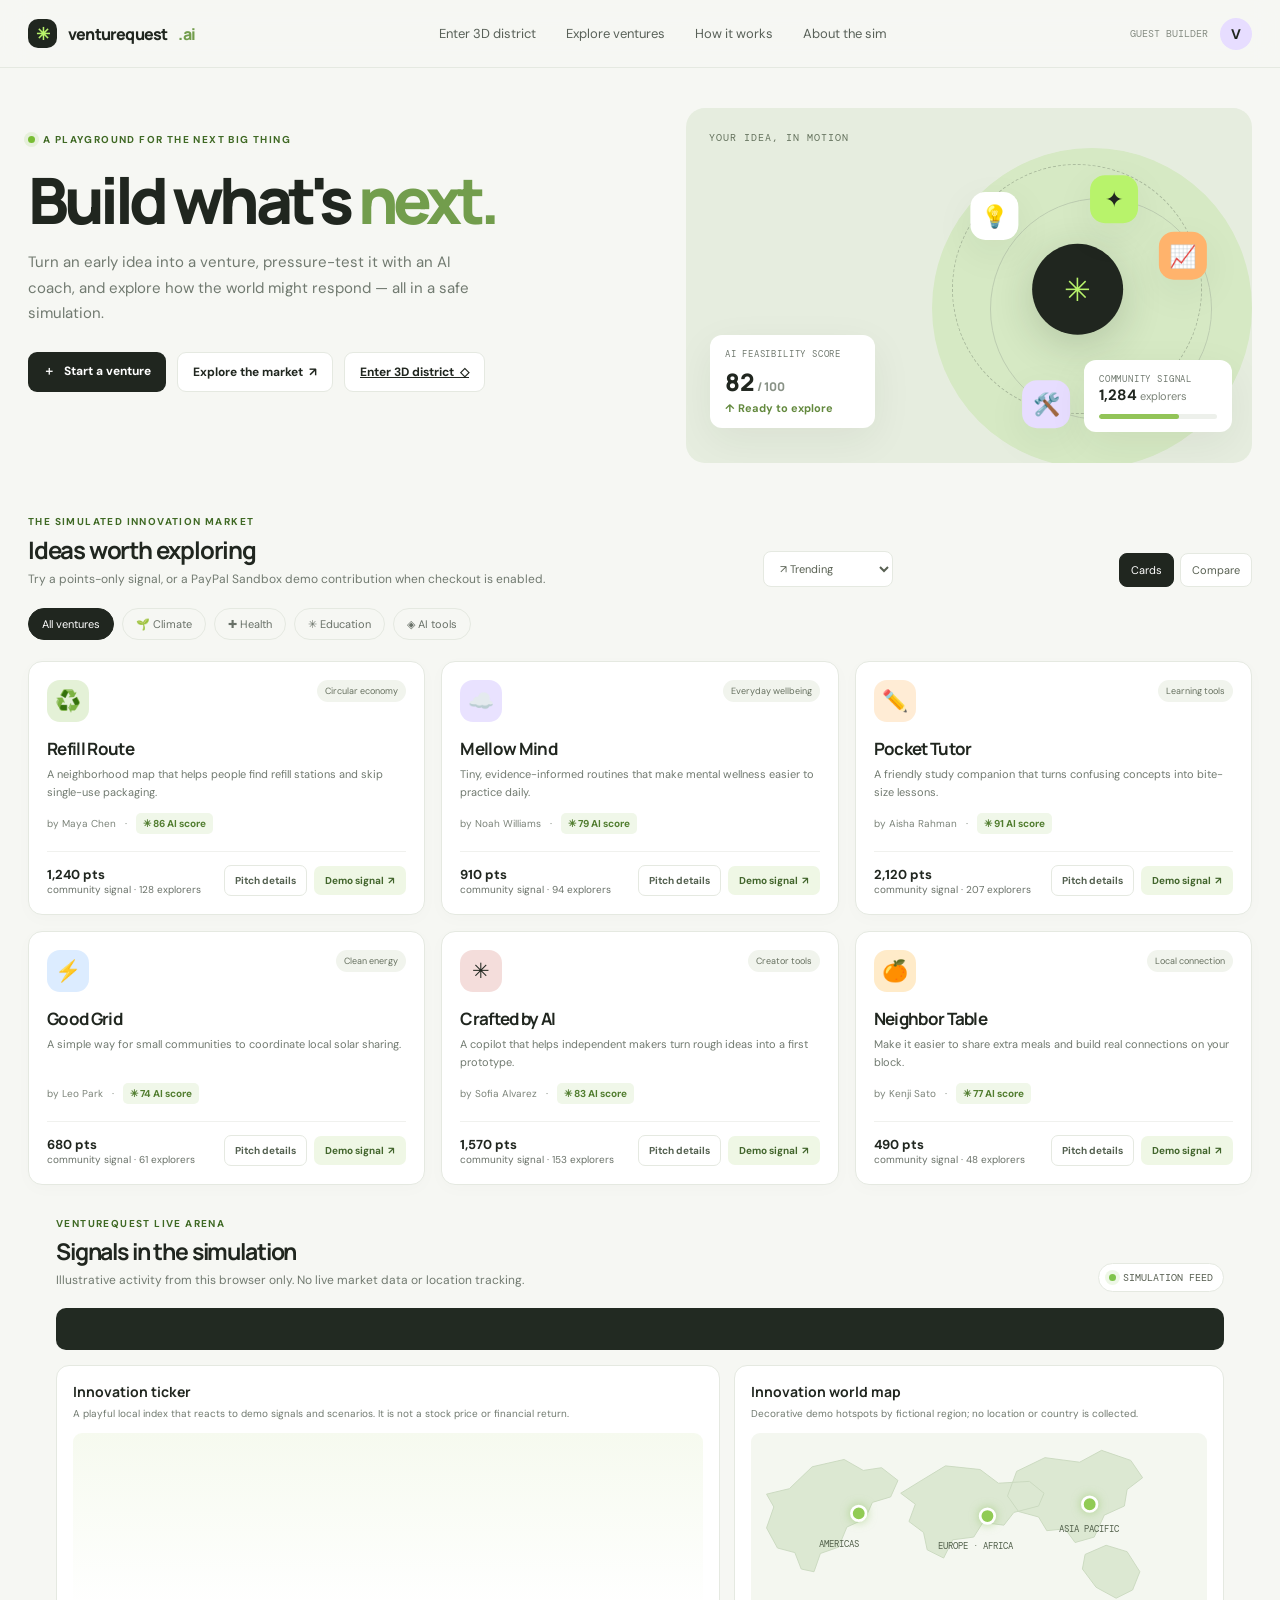
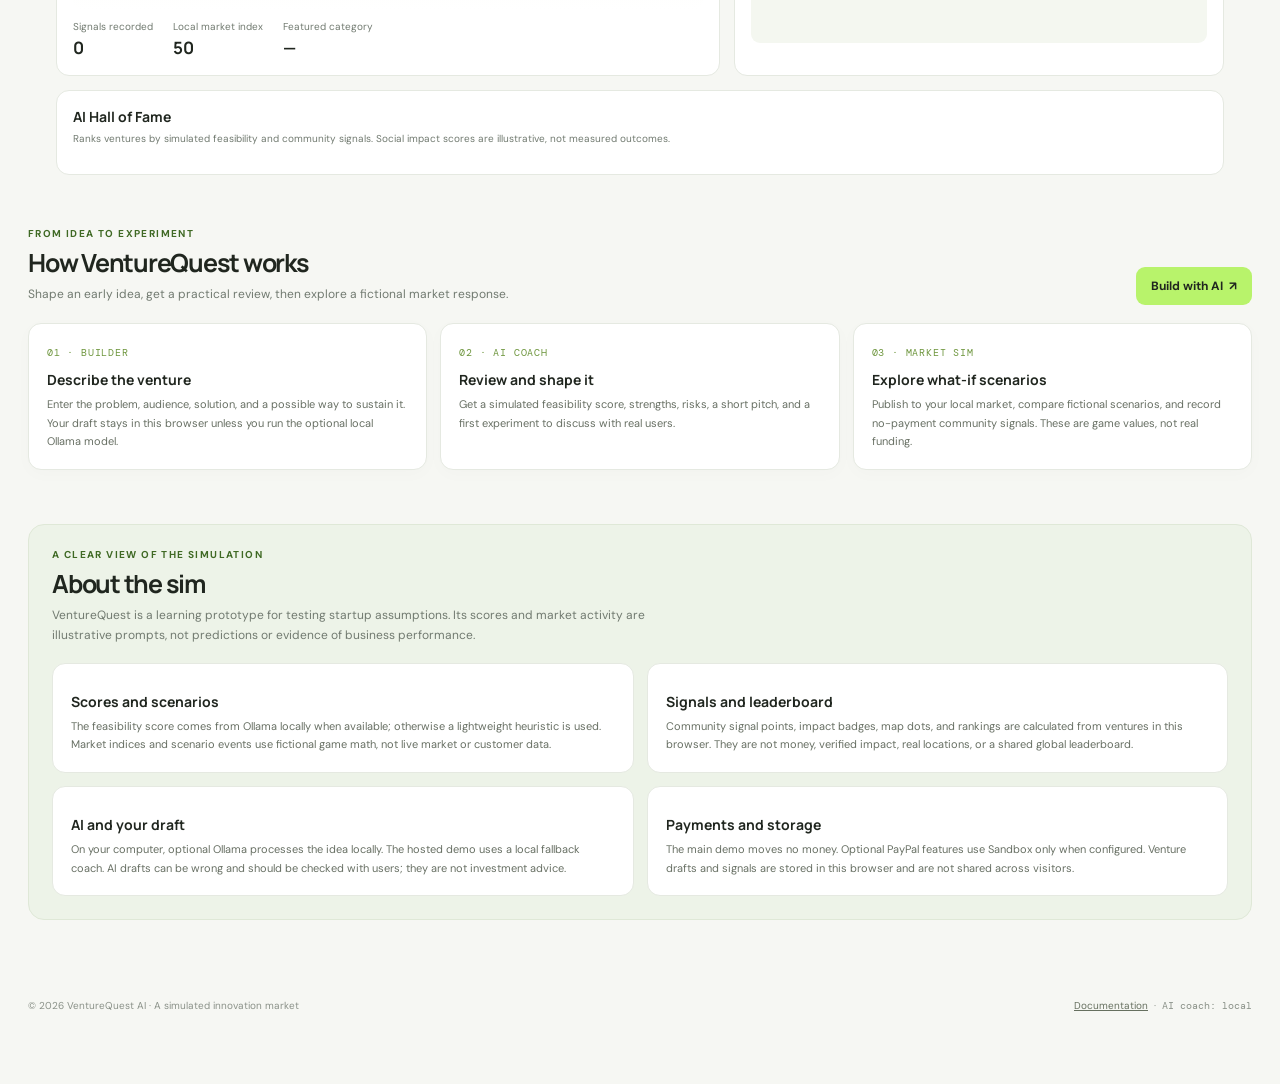
==== commit 26af476c: "Add AI-guided PayPal sandbox demo flow" ====
--- a/index.html
+++ b/index.html
@@ -30,13 +30,13 @@
   <header class="topbar"><a class="brand" href="#top" style="text-decoration:none"><span class="brand-icon">✳</span>venturequest<span style="color:#729d4c">.ai</span></a><nav class="nav"><a href="/world">Enter 3D district</a><a href="#market">Explore ventures</a><a href="#how">How it works</a><a href="#safety">About the sim</a></nav><div class="nav-right"><span class="mono" style="font-size:10px;color:#858c82">GUEST BUILDER</span><div class="avatar">V</div></div></header>
   <main class="page" id="top">
     <section class="hero"><div class="hero-copy"><div class="eyebrow"><i class="dot"></i> A playground for the next big thing</div><h1>Build what's <span>next.</span></h1><p>Turn an early idea into a venture, pressure-test it with an AI coach, and explore how the world might respond — all in a safe simulation.</p><div class="hero-actions"><button class="btn" id="open-builder">＋ &nbsp; Start a venture</button><a href="#market"><button class="btn light">Explore the market&nbsp; ↗</button></a><a class="btn light" href="/world">Enter 3D district&nbsp; ◇</a></div></div><div class="hero-visual"><div class="visual-label mono">Your idea, in motion</div><div class="orbit"><div class="orbit-core">✳</div><div class="orbit-node n1">💡</div><div class="orbit-node n2">📈</div><div class="orbit-node n3">🛠️</div><div class="orbit-node n4">✦</div></div><div class="floating-card float-a"><div class="float-title mono">AI feasibility score</div><div class="float-score">82<span style="font-size:12px;color:#899287"> / 100</span></div><strong>↑ Ready to explore</strong></div><div class="floating-card float-b"><div class="float-title mono">Community signal</div><b>1,284</b><span style="color:#7b8378"> explorers</span><div class="progress"><i style="width:68%"></i></div></div></div></section>
-    <section id="market"><div class="section-heading"><div><div class="eyebrow">The simulated innovation market</div><h2>Ideas worth exploring</h2><p>Explore ideas and add a no-payment community signal.</p></div><select class="sort" id="sort"><option value="trending">↗ Trending</option><option value="score">Highest AI score</option><option value="new">Recently added</option></select></div><div class="filters"><button class="chip active" data-filter="All">All ventures</button><button class="chip" data-filter="Climate">🌱 Climate</button><button class="chip" data-filter="Health">✚ Health</button><button class="chip" data-filter="Education">✳ Education</button><button class="chip" data-filter="AI Tools">◈ AI tools</button></div><div class="market-grid" id="market-grid"></div></section>
+    <section id="market"><div class="section-heading"><div><div class="eyebrow">The simulated innovation market</div><h2>Ideas worth exploring</h2><p>Try a points-only signal, or a PayPal Sandbox demo contribution when checkout is enabled.</p></div><select class="sort" id="sort"><option value="trending">↗ Trending</option><option value="score">Highest AI score</option><option value="new">Recently added</option></select></div><div class="filters"><button class="chip active" data-filter="All">All ventures</button><button class="chip" data-filter="Climate">🌱 Climate</button><button class="chip" data-filter="Health">✚ Health</button><button class="chip" data-filter="Education">✳ Education</button><button class="chip" data-filter="AI Tools">◈ AI tools</button></div><div class="market-grid" id="market-grid"></div></section>
     <section class="how-section" id="how"><div class="how-heading"><div><div class="eyebrow">FROM IDEA TO EXPERIMENT</div><h2>How VentureQuest works</h2><p>Shape an early idea, get a practical review, then explore a fictional market response.</p></div><button class="btn lime" id="open-builder2">Build with AI&nbsp; ↗</button></div><div class="how-grid"><article class="how-card"><span class="how-step">01 · BUILDER</span><h3>Describe the venture</h3><p>Enter the problem, audience, solution, and a possible way to sustain it. Your draft stays in this browser unless you run the optional local Ollama model.</p></article><article class="how-card"><span class="how-step">02 · AI COACH</span><h3>Review and shape it</h3><p>Get a simulated feasibility score, strengths, risks, a short pitch, and a first experiment to discuss with real users.</p></article><article class="how-card"><span class="how-step">03 · MARKET SIM</span><h3>Explore what-if scenarios</h3><p>Publish to your local market, compare fictional scenarios, and record no-payment community signals. These are game values, not real funding.</p></article></div></section>
     <section class="about-sim" id="safety"><div class="eyebrow">A CLEAR VIEW OF THE SIMULATION</div><h2>About the sim</h2><p class="about-intro">VentureQuest is a learning prototype for testing startup assumptions. Its scores and market activity are illustrative prompts, not predictions or evidence of business performance.</p><div class="about-grid"><article><h3>Scores and scenarios</h3><p>The feasibility score comes from Ollama locally when available; otherwise a lightweight heuristic is used. Market indices and scenario events use fictional game math, not live market or customer data.</p></article><article><h3>Signals and leaderboard</h3><p>Community signal points, impact badges, map dots, and rankings are calculated from ventures in this browser. They are not money, verified impact, real locations, or a shared global leaderboard.</p></article><article><h3>AI and your draft</h3><p>On your computer, optional Ollama processes the idea locally. The hosted demo uses a local fallback coach. AI drafts can be wrong and should be checked with users; they are not investment advice.</p></article><article><h3>Payments and storage</h3><p>The main demo moves no money. Optional PayPal features use Sandbox only when configured. Venture drafts and signals are stored in this browser and are not shared across visitors.</p></article></div></section><footer><span>© 2026 VentureQuest AI · A simulated innovation market</span><span><a href="README.md">Documentation</a> &nbsp;·&nbsp; <span class="mono" id="ai-mode">AI coach: connecting…</span></span></footer>
   </main>
   <div class="modal-backdrop" id="builder-modal"><div class="modal"><div class="modal-head"><div><div class="eyebrow">AI CO-FOUNDER · IDEA LAB</div><h2>Shape your venture</h2></div><button class="close" data-close="builder-modal">×</button></div><p class="modal-intro">Give your idea a starting shape. Your coach will help surface strengths, risks, and a useful next experiment.</p><form id="venture-form"><div class="form-grid"><div class="field full"><label for="name">Venture name</label><input id="name" name="name" placeholder="e.g. Refill Route" required></div><div class="field full"><label for="problem">What problem are you solving?</label><textarea id="problem" name="problem" placeholder="Describe the challenge people face…" required></textarea></div><div class="field"><label for="audience">Who has this problem?</label><input id="audience" name="audience" placeholder="e.g. apartment residents"></div><div class="field"><label for="category">Category</label><select id="category" name="category"><option>Climate</option><option>Health</option><option>Education</option><option>AI Tools</option><option>Community</option></select></div><div class="field full"><label for="solution">Your solution idea</label><textarea id="solution" name="solution" placeholder="How might your product help?" required></textarea></div><div class="field full"><label for="model">How could it sustain itself?</label><input id="model" name="model" placeholder="e.g. monthly subscription, pay per use"></div></div><div class="form-actions"><button class="btn" type="submit" id="evaluate-btn">✳ &nbsp; Coach my idea</button><button class="btn light" type="button" data-close="builder-modal">Keep exploring</button></div></form><div class="result" id="evaluation-result"></div></div></div>
   <div class="modal-backdrop" id="pitch-modal"><div class="modal"><div class="modal-head"><div><div class="eyebrow">SIMULATED VENTURE PITCH</div><h2 id="pitch-title">Venture pitch</h2><div class="card-meta" id="pitch-meta"></div></div><button class="close" data-close="pitch-modal">×</button></div><div id="pitch-content"></div><div class="simulation-launch"><div><div class="eyebrow">GAME SCENARIO · 90 DAYS</div><strong>What might happen in this market?</strong><p>Compare three fictional conditions. Scores are simulated signals, not forecasts.</p></div><button class="sim-btn" id="run-simulation">Run simulation</button></div><div class="simulation-results" id="simulation-results"></div><div class="simulation-disclaimer" id="simulation-disclaimer"></div><div class="form-actions"><button class="btn lime" id="pitch-support">Add a demo signal ↗</button></div><p class="status-note">AI analysis is a simulation prompt, not investment advice or a forecast.</p></div></div>
-  <div class="modal-backdrop" id="fund-modal"><div class="modal"><div class="modal-head"><div><div class="eyebrow">COMMUNITY SIGNAL · NO PAYMENT</div><h2 id="fund-title">Explore this venture</h2></div><button class="close" data-close="fund-modal">×</button></div><p class="modal-intro">Add a simulated signal to show interest in this experiment. No money moves, and this does not grant equity or promise returns.</p><div class="field"><label for="fund-amount" id="fund-amount-label">Simulated signal (points)</label><select id="fund-amount"><option value="1">1 point</option><option value="3">3 points</option><option value="5">5 points</option><option value="10">10 points</option></select></div><div class="paypal-area" id="paypal-buttons"></div><div class="status-note" id="paypal-note">No-payment demo mode. Choose signal points to record simulated interest.</div></div></div>
+  <div class="modal-backdrop" id="fund-modal"><div class="modal"><div class="modal-head"><div><div class="eyebrow" id="fund-mode-label">COMMUNITY SIGNAL · NO PAYMENT</div><h2 id="fund-title">Explore this venture</h2></div><button class="close" data-close="fund-modal">×</button></div><p class="modal-intro" id="fund-intro">Add a simulated signal to show interest in this experiment. No money moves, and this does not grant equity or promise returns.</p><div id="ai-support-guidance" class="pitch-panel" style="margin:12px 0"><h4>AI coach · suggested test</h4><p id="ai-support-reason">Review this idea and choose a small demo signal.</p></div><div class="field"><label for="fund-amount" id="fund-amount-label">Simulated signal (points)</label><select id="fund-amount"><option value="1">1 point</option><option value="3">3 points</option><option value="5">5 points</option><option value="10">10 points</option></select></div><div class="paypal-area" id="paypal-buttons"></div><div class="status-note" id="paypal-note">No-payment demo mode. Choose signal points to record simulated interest.</div><div class="status-note">Sandbox only. This supports a demo experiment; it is not an investment, does not grant ownership, and has no promised return.</div></div></div>
   <div class="toast" id="toast"></div>
   <script>
     const starterProjects=[
@@ -56,11 +56,12 @@
     function open(id){document.getElementById(id).classList.add('open')}function close(id){document.getElementById(id).classList.remove('open')}
     document.querySelectorAll('[data-close]').forEach(b=>b.onclick=()=>close(b.dataset.close));document.querySelectorAll('.modal-backdrop').forEach(b=>b.addEventListener('click',e=>{if(e.target===b)b.classList.remove('open')}));
     document.querySelector('#open-builder').onclick=()=>open('builder-modal');document.querySelector('#open-builder2').onclick=()=>open('builder-modal');document.querySelector('#sort').onchange=render;document.querySelectorAll('.chip').forEach(b=>b.onclick=()=>{document.querySelectorAll('.chip').forEach(c=>c.classList.remove('active'));b.classList.add('active');activeFilter=b.dataset.filter;render()});
-    function configureFundMode(){const label=document.querySelector('#fund-amount-label'),select=document.querySelector('#fund-amount');if(config.paypalClientId){label.textContent='Sandbox amount (USD)';select.innerHTML='<option value="1">$1.00</option><option value="3">$3.00</option><option value="5">$5.00</option><option value="10">$10.00</option>'}else{label.textContent='Simulated signal (points)';select.innerHTML='<option value="1">1 point</option><option value="3">3 points</option><option value="5">5 points</option><option value="10">10 points</option>'}}
+    function configureFundMode(){const label=document.querySelector('#fund-amount-label'),select=document.querySelector('#fund-amount'),paypal=Boolean(config.paypalClientId);document.querySelector('#fund-mode-label').textContent=paypal?'PAYPAL SANDBOX · DEMO CONTRIBUTION':'COMMUNITY SIGNAL · NO PAYMENT';document.querySelector('#fund-intro').textContent=paypal?'AI reviews the venture and suggests a small test amount. You choose whether to continue to PayPal Sandbox checkout. After capture, the amount is recorded as matching game points for this demo; it does not fund a real business.':'AI reviews the venture and suggests a small points-only test. Recording it moves no money and updates only this browser’s simulated market.';document.querySelector('#ai-support-guidance').hidden=false;if(paypal){label.textContent='Sandbox contribution (USD)';select.innerHTML='<option value="1">$1.00</option><option value="3">$3.00</option><option value="5">$5.00</option><option value="10">$10.00</option>'}else{label.textContent='Simulated signal (points)';select.innerHTML='<option value="1">1 point</option><option value="3">3 points</option><option value="5">5 points</option><option value="10">10 points</option>'}}
+    function updateAiSupportGuidance(project){const score=Number(project.score)||50,risks=project.aiReview?.risks||[],suggestion=score>=80?3:1,riskText=risks[0]?`The main risk to test is: ${risks[0]}`:'Use this as a small community-interest check before a larger experiment.',paypalReason=`The venture's simulated AI score is ${score}/100. Suggested Sandbox demo contribution: $${suggestion}. ${riskText}`,demoReason=`The venture's simulated AI score is ${score}/100. Suggested points-only signal: ${suggestion} points. ${riskText}`;document.querySelector('#ai-support-guidance h4').textContent=config.paypalClientId?'AI coach · suggested Sandbox test':'AI coach · suggested demo signal';document.querySelector('#ai-support-reason').textContent=config.paypalClientId?paypalReason:demoReason;document.querySelector('#fund-amount').value=String(suggestion)}
     async function loadPayPal(){try{config=await fetch('/api/config').then(r=>r.json());configureFundMode();document.querySelector('#ai-mode').textContent='AI coach: '+config.aiMode;if(config.paypalClientId){const s=document.createElement('script');s.src='https://www.sandbox.paypal.com/web-sdk/v6/core';s.onload=()=>{document.querySelector('#paypal-note').textContent='PayPal Sandbox is ready. Sign in with a Sandbox buyer account to complete checkout.';initializePayPalV6()};s.onerror=()=>document.querySelector('#paypal-note').textContent='Could not load PayPal. Check your connection, then restart the app.';document.head.appendChild(s)}else document.querySelector('#paypal-note').innerHTML='No-payment demo mode: <button class="fund-btn" id="demo-signal">Record simulated signal</button>. No money is charged.'}catch{document.querySelector('#ai-mode').textContent='AI coach: local';document.querySelector('#paypal-note').innerHTML='Server is offline. Run <code>node server.js</code>, or use local idea coaching.'}}
     let paypalV6Session=null;
     async function initializePayPalV6(){try{paypalV6Instance=await window.paypal.createInstance({clientId:config.paypalClientId,components:['paypal-payments'],pageType:'checkout'});const eligible=await paypalV6Instance.findEligibleMethods({currencyCode:'USD'});if(!eligible.isEligible('paypal'))document.querySelector('#paypal-note').textContent='PayPal is not eligible in this browser or Sandbox account.'}catch(error){document.querySelector('#paypal-note').textContent=error.message||'Could not initialize PayPal Sandbox checkout.'}}
-    async function openFund(id){selectedProject=projects.find(p=>p.id===id);if(!selectedProject)return;document.querySelector('#fund-title').textContent='Explore '+selectedProject.name;const area=document.querySelector('#paypal-buttons');area.innerHTML='';open('fund-modal');document.querySelector('#demo-signal')?.addEventListener('click',()=>{applySignal(selectedProject.id,Number(document.querySelector('#fund-amount').value));close('fund-modal')},{once:true});if(!config.paypalClientId)return;try{if(!paypalV6Instance)throw new Error('PayPal Sandbox is still loading. Close and reopen this panel in a moment.');const eligible=await paypalV6Instance.findEligibleMethods({currencyCode:'USD'});if(!eligible.isEligible('paypal'))throw new Error('PayPal is not available for this Sandbox account.');const button=document.createElement('paypal-button');button.setAttribute('hidden','');area.append(button);paypalV6Session=paypalV6Instance.createPayPalOneTimePaymentSession({onApprove:async data=>{try{const response=await fetch('/api/paypal/capture',{method:'POST',headers:{'content-type':'application/json'},body:JSON.stringify({orderId:data.orderId})});const result=await response.json();if(!response.ok)throw new Error(result.error||'PayPal capture failed.');if(result.status==='COMPLETED'){close('fund-modal');toast('Sandbox checkout complete; syncing the market signal.')}}catch(error){document.querySelector('#paypal-note').textContent=error.message||'Payment capture failed.'}},onCancel:()=>{document.querySelector('#paypal-note').textContent='Checkout cancelled. You can try again.'},onError:error=>{document.querySelector('#paypal-note').textContent=error.message||'Checkout could not be completed.'}});button.removeAttribute('hidden');button.addEventListener('click',async()=>{try{const createOrder=async()=>{const response=await fetch('/api/paypal/order',{method:'POST',headers:{'content-type':'application/json'},body:JSON.stringify({projectId:selectedProject.id,amount:document.querySelector('#fund-amount').value})});const data=await response.json();if(!response.ok)throw new Error(data.error||'Could not create Sandbox order.');return {orderId:data.id}};await paypalV6Session.start({presentationMode:'auto'},createOrder())}catch(error){document.querySelector('#paypal-note').textContent=error.message||'Checkout could not be completed.'}})}catch(error){area.innerHTML='';document.querySelector('#paypal-note').textContent=error.message||'PayPal Sandbox checkout is unavailable.'}}
+    async function openFund(id){selectedProject=projects.find(p=>p.id===id);if(!selectedProject)return;document.querySelector('#fund-title').textContent='Explore '+selectedProject.name;const area=document.querySelector('#paypal-buttons');area.innerHTML='';configureFundMode();updateAiSupportGuidance(selectedProject);open('fund-modal');document.querySelector('#demo-signal')?.addEventListener('click',()=>{applySignal(selectedProject.id,Number(document.querySelector('#fund-amount').value));close('fund-modal')},{once:true});if(!config.paypalClientId)return;try{if(!paypalV6Instance)throw new Error('PayPal Sandbox is still loading. Close and reopen this panel in a moment.');const eligible=await paypalV6Instance.findEligibleMethods({currencyCode:'USD'});if(!eligible.isEligible('paypal'))throw new Error('PayPal is not available for this Sandbox account.');const button=document.createElement('paypal-button');button.setAttribute('hidden','');area.append(button);paypalV6Session=paypalV6Instance.createPayPalOneTimePaymentSession({onApprove:async data=>{try{const response=await fetch('/api/paypal/capture',{method:'POST',headers:{'content-type':'application/json'},body:JSON.stringify({orderId:data.orderId})});const result=await response.json();if(!response.ok)throw new Error(result.error||'PayPal capture failed.');if(result.status==='COMPLETED'){document.querySelector('#paypal-note').textContent='PayPal Sandbox capture confirmed. The verified demo signal is syncing to the market; transaction '+(result.captureId||result.id)+'.';toast('Sandbox contribution confirmed — market signal syncing.')}}catch(error){document.querySelector('#paypal-note').textContent=error.message||'Payment capture failed.'}},onCancel:()=>{document.querySelector('#paypal-note').textContent='Checkout cancelled. You can try again.'},onError:error=>{document.querySelector('#paypal-note').textContent=error.message||'Checkout could not be completed.'}});button.removeAttribute('hidden');button.addEventListener('click',async()=>{try{const createOrder=async()=>{const response=await fetch('/api/paypal/order',{method:'POST',headers:{'content-type':'application/json'},body:JSON.stringify({projectId:selectedProject.id,amount:document.querySelector('#fund-amount').value})});const data=await response.json();if(!response.ok)throw new Error(data.error||'Could not create Sandbox order.');return {orderId:data.id}};await paypalV6Session.start({presentationMode:'auto'},createOrder())}catch(error){document.querySelector('#paypal-note').textContent=error.message||'Checkout could not be completed.'}})}catch(error){area.innerHTML='';document.querySelector('#paypal-note').textContent=error.message||'PayPal Sandbox checkout is unavailable.'}}
     function applySignal(id,amount){projects=projects.map(p=>p.id===id?{...p,raised:Number(p.raised)+amount,backers:Number(p.backers||0)+1}:p);save();render();toast('Demo community signal recorded. No money was charged.')}
     document.querySelector('#venture-form').onsubmit=async e=>{e.preventDefault();const btn=document.querySelector('#evaluate-btn');btn.disabled=true;btn.textContent='Thinking…';const fd=new FormData(e.target),p=Object.fromEntries(fd.entries());try{const r=await fetch('/api/evaluate',{method:'POST',headers:{'content-type':'application/json'},body:JSON.stringify(p)});const a=await r.json();const box=document.querySelector('#evaluation-result');box.innerHTML=`<div style="display:flex;justify-content:space-between;align-items:center"><div><div class="float-title mono">${esc(a.source||'AI coach')} · FEASIBILITY</div><div class="result-score">${Number(a.score)}<span style="font:500 12px 'DM Sans';color:#899287"> / 100</span></div></div><span class="demo-badge">SIMULATED SCORE</span></div><p>${esc(a.verdict)}</p><section style="margin:14px 0;padding:13px;border:1px solid #e5e9e1;border-radius:10px;background:#fff"><h4 style="margin:0 0 8px">AI venture draft</h4><p><b>Value proposition:</b> ${esc(a.valueProposition||"")}<br><b>Target user:</b> ${esc(a.targetUser||"")}<br><b>Business model hypothesis:</b> ${esc(a.businessModelDraft||"")}<br><b>One-line pitch:</b> ${esc(a.pitch||"")}<br><b>First experiment:</b> ${esc(a.firstExperiment||"")}</p></section><div class="result-cols"><div><h4>Strengths</h4><ul>${(a.strengths||[]).map(x=>`<li>${esc(x)}</li>`).join('')}</ul><h4>Next steps</h4><ul>${(a.nextSteps||[]).map(x=>`<li>${esc(x)}</li>`).join('')}</ul></div><div><h4>Risks to test</h4><ul>${(a.risks||[]).map(x=>`<li>${esc(x)}</li>`).join('')}</ul></div></div><button class="btn small lime" id="publish-idea">Add to simulated market</button>`;box.classList.add('show');document.querySelector('#publish-idea').onclick=()=>{const item={id:'user-'+Date.now(),name:p.name,category:p.category,icon:'✳',color:'#e7ddff',tag:'New experiment',description:p.solution,problem:p.problem,audience:p.audience,solution:p.solution,businessModel:a.businessModelDraft||p.model,valueProposition:a.valueProposition,targetUser:a.targetUser,pitch:a.pitch,firstExperiment:a.firstExperiment,aiReview:{verdict:a.verdict,strengths:a.strengths,risks:a.risks,nextSteps:a.nextSteps},score:Number(a.score),raised:0,goal:1000,backers:0,days:30,founder:'You'};projects.unshift(item);save();render();close('builder-modal');e.target.reset();box.classList.remove('show');toast('Your venture is now in the simulated market.');document.querySelector('#market').scrollIntoView({behavior:'smooth'})}}catch(err){toast(err.message||'Could not evaluate this idea.')}finally{btn.disabled=false;btn.textContent='✳  Coach my idea'}};
     const coachForm=document.querySelector('#venture-form'),coachButton=document.querySelector('#evaluate-btn'),coachResult=document.querySelector('#evaluation-result');
--- a/arena.css
+++ b/arena.css
@@ -78,3 +78,5 @@
 .about-grid article{box-shadow:none}
 @media(max-width:850px){.how-section,.about-sim{margin-left:28px;margin-right:28px}.how-grid{grid-template-columns:1fr 1fr}}
 @media(max-width:560px){.how-section,.about-sim{margin:38px 16px;padding:0}.how-heading{align-items:flex-start;flex-direction:column}.how-heading .btn{width:100%}.how-grid,.about-grid{grid-template-columns:1fr}.about-sim{padding:18px}}
+
+.hero-actions{flex-wrap:wrap}
